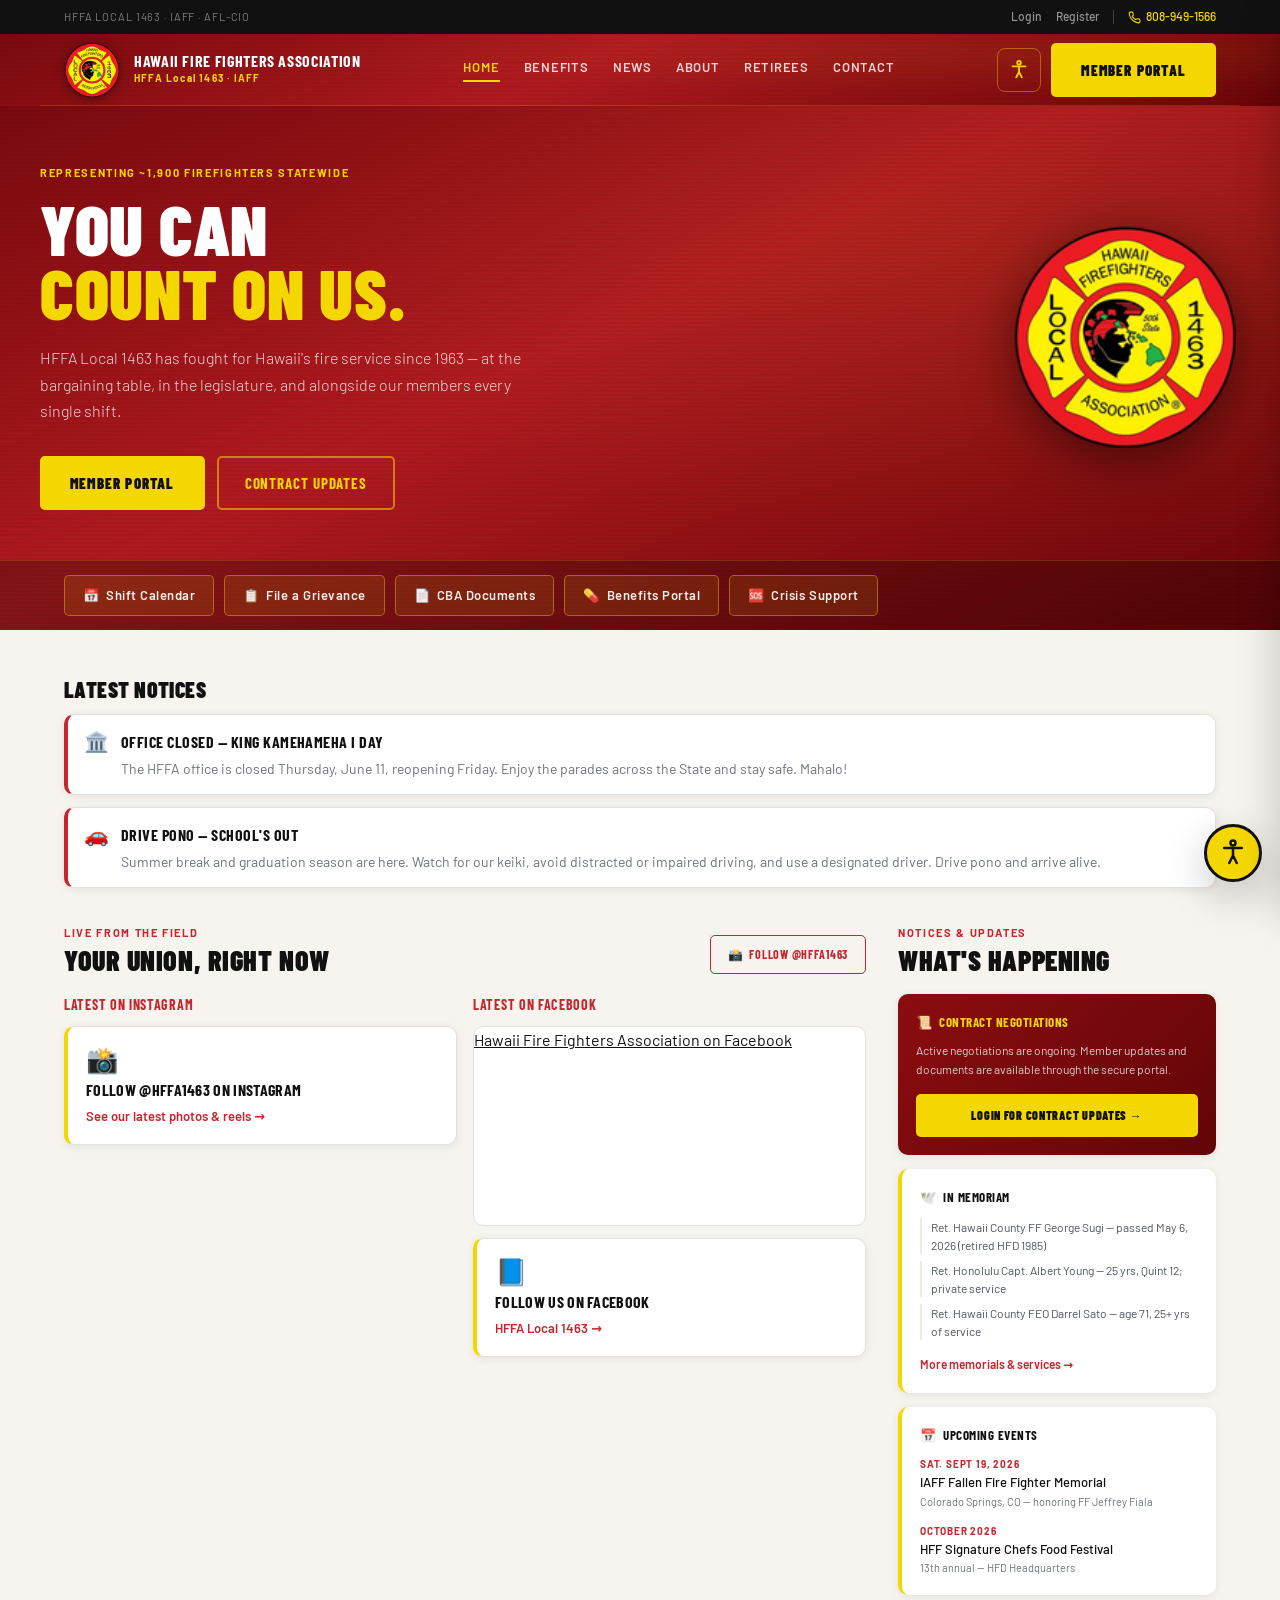
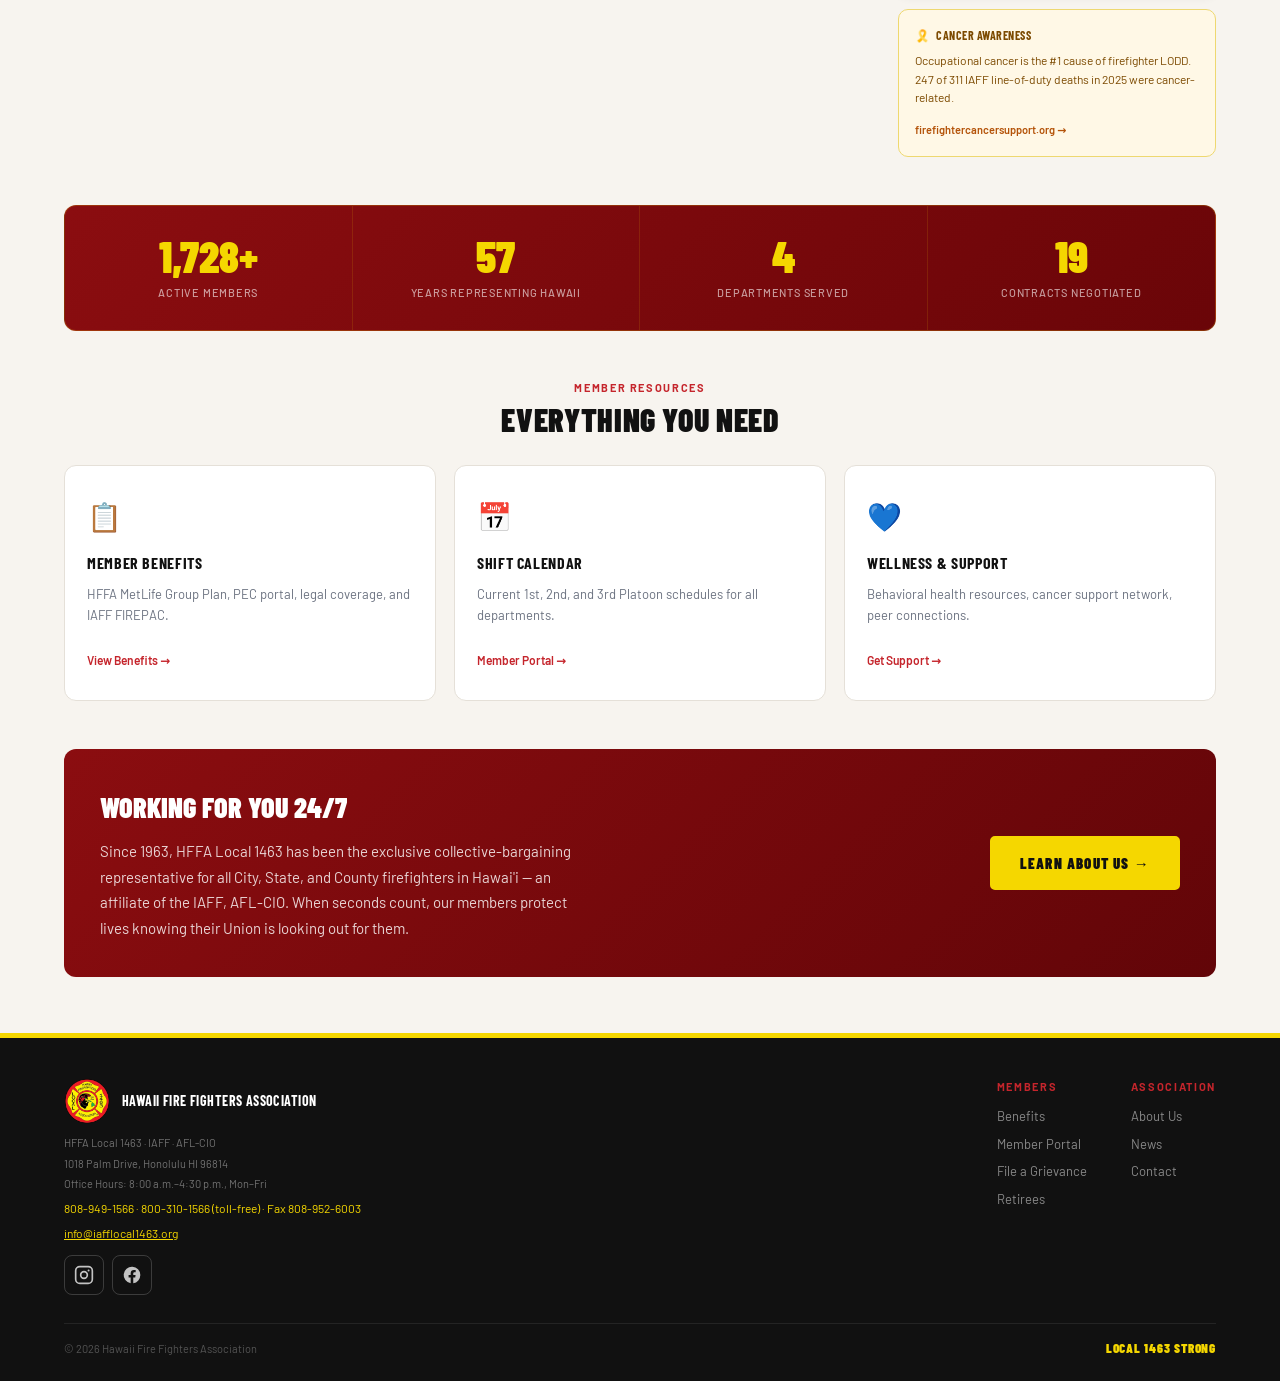
==== index.html @ b1be7e3f "Initial commit: HFFA Local 1463 site (6-page Netlify build)" ====
<!doctype html>
<html lang="en">
<head>
<meta charset="UTF-8" />
<meta name="viewport" content="width=device-width, initial-scale=1.0" />
<title>HFFA Local 1463 — Hawaii Fire Fighters Association</title>
<meta name="description" content="Hawaii Fire Fighters Association — HFFA Local 1463, IAFF/AFL-CIO. Representing ~1,900 firefighters statewide since 1963. You Can Count On Us." />
<meta name="theme-color" content="#7a0a0e" />
<link rel="preconnect" href="https://fonts.googleapis.com" />
<link rel="preconnect" href="https://fonts.gstatic.com" crossorigin />
<link href="https://fonts.googleapis.com/css2?family=Atkinson+Hyperlegible:ital,wght@0,400;0,700;1,400&family=Barlow+Condensed:wght@500;600;700;800;900&family=Barlow:wght@300;400;500;600;700&display=swap" rel="stylesheet" />
<link rel="stylesheet" href="styles.css" />
</head>
<body>
<a class="skip-link" href="#main">Skip to main content</a>
<svg width="0" height="0" style="position:absolute" aria-hidden="true" focusable="false"><defs><symbol id="i-phone" viewBox="0 0 24 24" fill="none" stroke="currentColor" stroke-width="2" stroke-linecap="round" stroke-linejoin="round"><path d="M22 16.9v3a2 2 0 0 1-2.2 2 19.8 19.8 0 0 1-8.6-3 19.5 19.5 0 0 1-6-6 19.8 19.8 0 0 1-3-8.6A2 2 0 0 1 4.1 2h3a2 2 0 0 1 2 1.7c.1.9.3 1.8.6 2.6a2 2 0 0 1-.5 2.1L8.1 9.9a16 16 0 0 0 6 6l1.5-1.1a2 2 0 0 1 2.1-.5c.8.3 1.7.5 2.6.6a2 2 0 0 1 1.7 2Z"/></symbol><symbol id="i-menu" viewBox="0 0 24 24" fill="none" stroke="currentColor" stroke-width="2.2" stroke-linecap="round"><path d="M4 6h16M4 12h16M4 18h16"/></symbol><symbol id="i-close" viewBox="0 0 24 24" fill="none" stroke="currentColor" stroke-width="2.2" stroke-linecap="round"><path d="M6 6l12 12M18 6 6 18"/></symbol><symbol id="i-a11y" viewBox="0 0 24 24" fill="none" stroke="currentColor" stroke-width="2" stroke-linecap="round" stroke-linejoin="round"><circle cx="12" cy="4" r="2"/><path d="M5 8h14M12 8v6m0 0-3 6m3-6 3 6"/></symbol><symbol id="i-fb" viewBox="0 0 24 24" fill="currentColor"><path d="M22 12a10 10 0 1 0-11.6 9.9v-7H7.9V12h2.5V9.8c0-2.5 1.5-3.9 3.8-3.9 1.1 0 2.2.2 2.2.2v2.5h-1.3c-1.2 0-1.6.8-1.6 1.6V12h2.8l-.4 2.9h-2.4v7A10 10 0 0 0 22 12Z"/></symbol><symbol id="i-ig" viewBox="0 0 24 24" fill="none" stroke="currentColor" stroke-width="2"><rect x="2" y="2" width="20" height="20" rx="5"/><circle cx="12" cy="12" r="4"/><circle cx="17.5" cy="6.5" r="1.2" fill="currentColor" stroke="none"/></symbol></defs></svg>
<div class="util"><div class="wrap"><span class="util-left">HFFA Local 1463 · IAFF · AFL-CIO</span><div class="util-right"><a href="contact.html#register" class="util-portal-only">Login</a><a href="contact.html#register" class="util-portal-only">Register</a><span class="util-div util-portal-only" aria-hidden="true"></span><a class="util-phone" href="tel:+18089491566"><svg aria-hidden="true"><use href="#i-phone"/></svg> 808-949-1566</a></div></div></div>
<header class="masthead-bar"><nav class="wrap topnav" aria-label="Primary"><a class="logo-link" href="index.html" aria-label="HFFA Local 1463 home"><img class="logo-badge" src="logo.png" alt="HFFA Local 1463 Maltese cross emblem" /><span class="logo-text"><strong>Hawaii Fire Fighters Association</strong><span>HFFA Local 1463 · IAFF</span></span></a><div class="nav-desktop"><a class="nav-link" href="index.html" aria-current="page">Home</a><a class="nav-link" href="benefits.html">Benefits</a><a class="nav-link" href="news.html">News</a><a class="nav-link" href="about.html">About</a><a class="nav-link" href="retirees.html">Retirees</a><a class="nav-link" href="contact.html">Contact</a></div><div class="nav-actions"><button type="button" class="icon-btn" id="a11yOpen" aria-label="Open accessibility settings" aria-haspopup="dialog"><svg aria-hidden="true"><use href="#i-a11y"/></svg></button><a class="btn btn-gold nav-desktop-cta" href="contact.html#register">Member Portal</a><button type="button" class="icon-btn nav-toggle" id="navToggle" aria-label="Open menu" aria-expanded="false" aria-controls="mobileNav"><svg aria-hidden="true"><use href="#i-menu"/></svg></button></div></nav></header>
<div class="mobile-overlay" id="mobileOverlay" hidden></div><nav class="mobile-nav" id="mobileNav" hidden aria-label="Mobile navigation"><div class="mn-head"><strong>HFFA 1463</strong><button type="button" class="icon-btn" id="navClose" aria-label="Close menu"><svg aria-hidden="true"><use href="#i-close"/></svg></button></div><a class="nav-link" href="index.html">Home</a><a class="nav-link" href="benefits.html">Benefits</a><a class="nav-link" href="news.html">News</a><a class="nav-link" href="about.html">About</a><a class="nav-link" href="retirees.html">Retirees</a><a class="nav-link" href="contact.html">Contact</a><a class="btn btn-gold" href="contact.html#register">Member Portal</a></nav>
<main id="main">
<div id="fb-root"></div>
<script async defer crossorigin="anonymous" src="https://connect.facebook.net/en_US/sdk.js#xfbml=1&version=v19.0"></script>
<div class="masthead">
  <section class="wrap hero" id="top" aria-labelledby="hero-h">
    <div class="hero-main">
      <span class="label">Representing ~1,900 firefighters statewide</span>
      <h1 id="hero-h">You Can <span class="gold">Count On Us.</span></h1>
      <p class="hero-lead">HFFA Local 1463 has fought for Hawaii's fire service since 1963 — at the bargaining table, in the legislature, and alongside our members every single shift.</p>
      <div class="hero-cta">
        <a class="btn btn-gold" href="contact.html#register">Member Portal</a>
        <a class="btn btn-ghost" href="news.html">Contract Updates</a>
      </div>
    </div>
    <div class="hero-logo-wrap" aria-hidden="true"><img class="hero-logo" src="logo.png" alt="" /></div>
  </section>
  <div class="quicklinks"><div class="wrap" aria-label="Quick links">
    <a class="quick-btn" href="contact.html#register"><span class="emoji" aria-hidden="true">📅</span> Shift Calendar</a>
    <a class="quick-btn" href="contact.html#register"><span class="emoji" aria-hidden="true">📋</span> File a Grievance</a>
    <a class="quick-btn" href="benefits.html"><span class="emoji" aria-hidden="true">📄</span> CBA Documents</a>
    <a class="quick-btn" href="benefits.html"><span class="emoji" aria-hidden="true">💊</span> Benefits Portal</a>
    <a class="quick-btn" href="news.html"><span class="emoji" aria-hidden="true">🆘</span> Crisis Support</a>
  </div></div>
</div>

<div class="wrap content">
  <section aria-labelledby="notices-h" style="margin-bottom:36px">
    <span class="red-bar" aria-hidden="true"></span>
    <h2 class="hl" id="notices-h" style="font-size:22px;margin-bottom:14px">Latest Notices</h2>
    <div class="notice-list">
      <div class="notice"><span class="emoji" aria-hidden="true">🏛️</span><div><b>Office Closed — King Kamehameha I Day</b><span>The HFFA office is closed Thursday, June 11, reopening Friday. Enjoy the parades across the State and stay safe. Mahalo!</span></div></div>
      <div class="notice"><span class="emoji" aria-hidden="true">🚗</span><div><b>Drive Pono — School's Out</b><span>Summer break and graduation season are here. Watch for our keiki, avoid distracted or impaired driving, and use a designated driver. Drive pono and arrive alive.</span></div></div>
    </div>
  </section>

  <div class="two-col">
    <section class="feed" id="feed" aria-labelledby="feed-h">
      <div class="feed-head">
        <div><span class="red-bar" aria-hidden="true"></span><span class="label">Live from the field</span><h2 class="hl" id="feed-h">Your Union, Right Now</h2></div>
        <a class="btn btn-outline-dark no-ul" href="https://www.instagram.com/hffa1463/" target="_blank" rel="noopener"><span class="emoji" aria-hidden="true">📸</span> Follow @hffa1463</a>
      </div>
      <div class="social-embeds">
        <div class="social-col">
          <h3 class="social-col-h">Latest on Instagram</h3>
          <div class="ig-embed" id="ig-feed">
            <!-- ===== BEHOLD INSTAGRAM WIDGET =====
                 Paste the two lines from your Behold.so dashboard between these markers
                 (then re-run: python build_site.py). They look like:
                 <script src="https://w.behold.so/widget.js" type="module"></script>
                 <behold-widget feed-id="YOUR_FEED_ID"></behold-widget>
            -->
            <a class="social-fallback" href="https://www.instagram.com/hffa1463/" target="_blank" rel="noopener">
              <span class="emoji" aria-hidden="true">📸</span>
              <b>Follow @hffa1463 on Instagram</b>
              <span>See our latest photos &amp; reels →</span>
            </a>
          </div>
        </div>
        <div class="social-col">
          <h3 class="social-col-h">Latest on Facebook</h3>
          <div class="fb-page" data-href="https://www.facebook.com/HFFA1463" data-tabs="timeline" data-width="500" data-height="640" data-small-header="true" data-adapt-container-width="true" data-hide-cover="false" data-show-facepile="true">
            <blockquote cite="https://www.facebook.com/HFFA1463" class="fb-xfbml-parse-ignore"><a href="https://www.facebook.com/HFFA1463">Hawaii Fire Fighters Association on Facebook</a></blockquote>
          </div>
          <a class="social-fallback" href="https://www.facebook.com/HFFA1463" target="_blank" rel="noopener" style="margin-top:12px">
            <span class="emoji" aria-hidden="true">📘</span>
            <b>Follow us on Facebook</b>
            <span>HFFA Local 1463 →</span>
          </a>
        </div>
      </div>
    </section>

    <aside class="sidebar" id="sidebar" aria-labelledby="side-h">
      <div class="sidebar-head"><span class="red-bar" aria-hidden="true"></span><span class="label">Notices &amp; Updates</span><h2 class="hl" id="side-h">What's Happening</h2></div>
      <div class="contract-card">
        <h3><span class="emoji" aria-hidden="true">📜</span> Contract Negotiations</h3>
        <p>Active negotiations are ongoing. Member updates and documents are available through the secure portal.</p>
        <a class="btn btn-gold" href="contact.html#register">Login for Contract Updates →</a>
      </div>
      <div class="notice-card">
        <h3><span class="emoji" aria-hidden="true">🕊️</span> In Memoriam</h3>
        <p class="mem-item">Ret. Hawaii County FF George Sugi — passed May 6, 2026 (retired HFD 1985)</p>
        <p class="mem-item">Ret. Honolulu Capt. Albert Young — 25 yrs, Quint 12; private service</p>
        <p class="mem-item">Ret. Hawaii County FEO Darrel Sato — age 71, 25+ yrs of service</p>
        <a class="card-link" href="news.html">More memorials &amp; services →</a>
      </div>
      <div class="notice-card">
        <h3><span class="emoji" aria-hidden="true">📅</span> Upcoming Events</h3>
        <div class="event"><div class="event-date">Sat. Sept 19, 2026</div><div class="event-name">IAFF Fallen Fire Fighter Memorial</div><div class="event-loc">Colorado Springs, CO — honoring FF Jeffrey Fiala</div></div>
        <div class="event"><div class="event-date">October 2026</div><div class="event-name">HFF Signature Chefs Food Festival</div><div class="event-loc">13th annual — HFD Headquarters</div></div>
      </div>
      <div class="cancer-card">
        <h3><span class="emoji" aria-hidden="true">🎗️</span> Cancer Awareness</h3>
        <p>Occupational cancer is the #1 cause of firefighter LODD. 247 of 311 IAFF line-of-duty deaths in 2025 were cancer-related.</p>
        <a href="https://www.firefightercancersupport.org/request-assistance" target="_blank" rel="noopener">firefightercancersupport.org →</a>
      </div>
    </aside>
  </div>

  <section class="stats" aria-label="HFFA by the numbers">
    <div class="stat"><div class="stat-num"><span class="count" data-target="1900" data-suffix="+">0</span></div><div class="stat-label">Active Members</div></div>
    <div class="stat"><div class="stat-num"><span class="count" data-target="63">0</span></div><div class="stat-label">Years Representing Hawaii</div></div>
    <div class="stat"><div class="stat-num"><span class="count" data-target="5">0</span></div><div class="stat-label">Departments Served</div></div>
    <div class="stat"><div class="stat-num"><span class="count" data-target="21">0</span></div><div class="stat-label">Contracts Negotiated</div></div>
  </section>

  <section aria-labelledby="res-h">
    <div class="res-head"><span class="label">Member Resources</span><h2 class="hl" id="res-h">Everything You Need</h2></div>
    <div class="res-grid">
      <a class="res-card" href="benefits.html"><div class="res-ico" aria-hidden="true">📋</div><h3>Member Benefits</h3><p>HFFA MetLife Group Plan, PEC portal, legal coverage, and IAFF FIREPAC.</p><span class="card-link">View Benefits →</span></a>
      <a class="res-card" href="contact.html#register"><div class="res-ico" aria-hidden="true">📅</div><h3>Shift Calendar</h3><p>Current 1st, 2nd, and 3rd Platoon schedules for all departments.</p><span class="card-link">Member Portal →</span></a>
      <a class="res-card" href="news.html"><div class="res-ico" aria-hidden="true">💙</div><h3>Wellness &amp; Support</h3><p>Behavioral health resources, cancer support network, peer connections.</p><span class="card-link">Get Support →</span></a>
    </div>
  </section>

  <section class="about-band" aria-labelledby="about-teaser-h" style="margin-top:48px">
    <div class="about-copy">
      <h2 id="about-teaser-h">Working For You 24/7</h2>
      <p>Since 1963, HFFA Local 1463 has been the exclusive collective-bargaining representative for all City, State, and County firefighters in Hawai'i — an affiliate of the IAFF, AFL-CIO. When seconds count, our members protect lives knowing their Union is looking out for them.</p>
    </div>
    <a class="btn btn-gold" href="about.html">Learn About Us →</a>
  </section>
</div>
</main>
<footer id="footer"><div class="wrap"><div class="footer-top"><div class="footer-brand"><div class="logo-row"><img src="logo.png" alt="HFFA Local 1463" /><strong>Hawaii Fire Fighters Association</strong></div><div class="meta">HFFA Local 1463 · IAFF · AFL-CIO</div><div class="meta">1018 Palm Drive, Honolulu HI 96814</div><div class="meta">Office Hours: 8:00 a.m.–4:30 p.m., Mon–Fri</div><div class="phone">808-949-1566 · 800-310-1566 (toll-free) · Fax 808-952-6003</div><div class="phone"><a href="mailto:info@iafflocal1463.org" style="color:var(--gold)">info@iafflocal1463.org</a></div><div class="social-row" aria-label="HFFA on social media"><a href="https://www.instagram.com/hffa1463/" target="_blank" rel="noopener" aria-label="HFFA on Instagram"><svg aria-hidden="true"><use href="#i-ig"/></svg></a><a href="https://www.facebook.com/HFFA1463" target="_blank" rel="noopener" aria-label="HFFA on Facebook"><svg aria-hidden="true"><use href="#i-fb"/></svg></a></div></div><div class="footer-cols"><div class="footer-col"><span class="label">Members</span><a href="benefits.html">Benefits</a><a href="contact.html#register">Member Portal</a><a href="contact.html">File a Grievance</a><a href="retirees.html">Retirees</a></div><div class="footer-col"><span class="label">Association</span><a href="about.html">About Us</a><a href="news.html">News</a><a href="contact.html">Contact</a></div></div></div><div class="footer-bottom"><span class="copy">© <span id="yr">2026</span> Hawaii Fire Fighters Association</span><span class="strong-tag">Local 1463 Strong</span></div></div></footer>

<button type="button" class="a11y-fab" id="a11yFab" aria-label="Open accessibility settings" aria-haspopup="dialog" aria-controls="a11yPanel"><svg aria-hidden="true"><use href="#i-a11y"/></svg></button>
<div class="a11y-overlay" id="a11yOverlay"></div>
<div class="a11y-panel" id="a11yPanel" role="dialog" aria-modal="true" aria-labelledby="a11yTitle" hidden>
  <div class="a11y-header">
    <h2 id="a11yTitle"><svg aria-hidden="true"><use href="#i-a11y"/></svg> Accessibility</h2>
    <button type="button" class="a11y-close" id="a11yClose" aria-label="Close accessibility settings"><svg aria-hidden="true"><use href="#i-close"/></svg></button>
  </div>
  <div class="a11y-body">
    <div class="a11y-group">
      <h3>Text Size</h3>
      <div class="seg" role="group" aria-label="Text size">
        <button type="button" class="s1 textsize" data-size="100" aria-pressed="true">A</button>
        <button type="button" class="s2 textsize" data-size="112" aria-pressed="false">A</button>
        <button type="button" class="s3 textsize" data-size="125" aria-pressed="false">A</button>
        <button type="button" class="s4 textsize" data-size="140" aria-pressed="false">A</button>
      </div>
    </div>
    <div class="a11y-group">
      <h3>Display &amp; Reading</h3>
      <div class="toggle-row"><span class="toggle-label"><b>High contrast</b><span>Maximum contrast colors</span></span>
        <label class="switch"><input type="checkbox" id="tHc" aria-label="High contrast mode"><span class="track" aria-hidden="true"></span><span class="thumb" aria-hidden="true"></span></label></div>
      <div class="toggle-row"><span class="toggle-label"><b>Readable font</b><span>Atkinson Hyperlegible + spacing</span></span>
        <label class="switch"><input type="checkbox" id="tReadable" aria-label="Readable font"><span class="track" aria-hidden="true"></span><span class="thumb" aria-hidden="true"></span></label></div>
      <div class="toggle-row"><span class="toggle-label"><b>Reduce motion</b><span>Pause animations &amp; transitions</span></span>
        <label class="switch"><input type="checkbox" id="tMotion" aria-label="Reduce motion"><span class="track" aria-hidden="true"></span><span class="thumb" aria-hidden="true"></span></label></div>
      <div class="toggle-row"><span class="toggle-label"><b>Underline links</b><span>Underline every hyperlink</span></span>
        <label class="switch"><input type="checkbox" id="tUnderline" aria-label="Underline links"><span class="track" aria-hidden="true"></span><span class="thumb" aria-hidden="true"></span></label></div>
    </div>
  </div>
  <div class="a11y-footer">
    <button type="button" class="a11y-reset" id="a11yReset">Reset all</button>
    <button type="button" class="a11y-done" id="a11yDone">Done</button>
  </div>
</div>
<div aria-live="polite" aria-atomic="true" class="sr-only" id="liveRegion"></div>
<script src="site.js" defer></script>
</body>
</html>
---- styles.css ----
/* ============================================================
   HFFA LOCAL 1463 — Crimson / Gold design system (shared)
============================================================ */
:root {
  --hero1:#7a0a0e; --hero2:#b01a20; --hero3:#6a0508;
  --card1:#8b0d10; --card2:#620508;
  --gold:#F5D700; --gold-hi:#FFE630; --gold-deep:#b8a000;
  --red:#C5252C; --red-lite:#e84040;
  --dark:#111; --parchment:#f7f4ef; --line:#e5e0d8;
  --ink:#374151; --ink-soft:#6b7280; --ink-mute:#9ca3af;
  --font-head:"Barlow Condensed","Arial Narrow",sans-serif;
  --font-body:"Barlow",system-ui,sans-serif;
  --maxw:1200px; --speed:200ms; --focus:#0a66ff;
  --shadow-sm:0 2px 10px rgba(0,0,0,.08);
  --shadow-md:0 8px 24px rgba(0,0,0,.12);
  --shadow-lg:0 14px 40px rgba(0,0,0,.22);
}
/* --- accessibility overrides --- */
html.hc {
  --hero1:#000; --hero2:#000; --hero3:#000; --card1:#000; --card2:#000;
  --gold:#ffe600; --red:#ff2020; --dark:#000; --parchment:#fff;
  --line:#000; --ink:#000; --ink-soft:#000; --ink-mute:#000;
  --shadow-sm:none; --shadow-md:none; --shadow-lg:none;
}
html.hc *, html.hc *::before, html.hc *::after { border-color:currentColor !important; }
html.readable, html.readable body { --font-head:"Atkinson Hyperlegible",sans-serif; --font-body:"Atkinson Hyperlegible",sans-serif; letter-spacing:.01em; line-height:1.85; }
html.reduce *, html.reduce *::before, html.reduce *::after { animation-duration:.001ms !important; transition-duration:.001ms !important; scroll-behavior:auto !important; }
@media (prefers-reduced-motion: reduce) { *, *::before, *::after { animation-duration:.001ms !important; transition-duration:.001ms !important; } }
html.underline a:not(.btn):not(.logo-link):not(.no-ul) { text-decoration:underline; text-underline-offset:3px; }

*, *::before, *::after { box-sizing:border-box; margin:0; padding:0; }
html { scroll-behavior:smooth; -webkit-text-size-adjust:100%; }
body { font-family:var(--font-body); background:var(--parchment); color:var(--dark); line-height:1.6; -webkit-font-smoothing:antialiased; font-size:16px; }
img,svg { max-width:100%; display:block; }
a { color:inherit; }

.hl    { font-family:var(--font-head); font-weight:900; text-transform:uppercase; letter-spacing:.02em; line-height:1; }
.hl-sm { font-family:var(--font-head); font-weight:700; text-transform:uppercase; letter-spacing:.04em; line-height:1.1; }
.label { font-family:var(--font-body); font-weight:700; font-size:11px; letter-spacing:.15em; text-transform:uppercase; color:var(--red); }
.red-bar { height:3px; width:48px; background:linear-gradient(90deg,var(--red),var(--red-lite)); margin-bottom:9px; border-radius:2px; }

/* a11y primitives */
.sr-only { position:absolute;width:1px;height:1px;padding:0;margin:-1px;overflow:hidden;clip:rect(0 0 0 0);white-space:nowrap;border:0; }
.skip-link { position:fixed;top:-120px;left:16px;z-index:2000;background:var(--gold);color:var(--dark);font-family:var(--font-head);font-weight:800;font-size:1.05rem;text-transform:uppercase;letter-spacing:.05em;padding:14px 22px;border-radius:0 0 12px 12px;box-shadow:var(--shadow-md);transition:top var(--speed) ease; }
.skip-link:focus { top:0; }
:where(a,button,input,select,textarea,[tabindex]):focus-visible { outline:3px solid var(--focus); outline-offset:3px; border-radius:4px; }
.wrap { max-width:var(--maxw); margin-inline:auto; padding-inline:24px; }

/* Buttons */
.btn { display:inline-flex;align-items:center;justify-content:center;gap:.5em;cursor:pointer;text-decoration:none;font-family:var(--font-head);text-transform:uppercase;border:2px solid transparent;transition:all var(--speed) ease; }
.btn-gold { background:var(--gold);color:var(--dark);border-color:var(--gold);padding:13px 28px;border-radius:5px;font-weight:900;font-size:15px;letter-spacing:.08em; }
.btn-gold:hover { background:var(--gold-hi);border-color:var(--gold-hi);transform:translateY(-1px);box-shadow:0 4px 16px rgba(245,215,0,.35); }
.btn-ghost { background:transparent;color:var(--gold);border:2px solid rgba(245,215,0,.55);padding:12px 26px;border-radius:5px;font-weight:700;font-size:15px;letter-spacing:.06em; }
.btn-ghost:hover { border-color:var(--gold);background:rgba(245,215,0,.12); }
.btn-outline-dark { background:transparent;border:1.5px solid var(--red);color:var(--red);padding:9px 17px;border-radius:5px;font-weight:700;font-size:12px;letter-spacing:.06em; }
.btn-outline-dark:hover { background:var(--red);color:#fff; }
.btn-red { background:var(--red);color:#fff;border-color:var(--red);padding:13px 28px;border-radius:5px;font-weight:900;font-size:15px;letter-spacing:.06em; }
.btn-red:hover { background:#8b0d10;border-color:#8b0d10; }
.btn svg { width:1.1em;height:1.1em;flex:none; }

/* Utility bar */
.util { background:var(--dark);color:rgba(255,255,255,.55); }
.util .wrap { display:flex;align-items:center;justify-content:space-between;gap:12px;min-height:34px;flex-wrap:wrap; }
.util-left { font-size:11px;letter-spacing:.08em;text-transform:uppercase;color:rgba(255,255,255,.45); }
.util-right { display:flex;align-items:center;gap:14px; }
.util-right a { color:rgba(255,255,255,.55);text-decoration:none;font-size:12px;font-weight:500; }
.util-right a:hover { color:var(--gold); }
.util-div { width:1px;height:14px;background:rgba(255,255,255,.2); }
.util-phone { color:var(--gold)!important;font-weight:600;display:inline-flex;align-items:center;gap:.4em; }
.util-phone svg { width:13px;height:13px; }

/* Header / hero — .masthead (home hero band) + .masthead-bar (nav strip on every page) */
.masthead, .masthead-bar { position:relative;overflow:hidden;background:linear-gradient(155deg,var(--hero1) 0%,var(--hero2) 45%,var(--hero3) 100%); isolation:isolate; }
.masthead::before, .masthead-bar::before { content:"";position:absolute;inset:0;background:radial-gradient(ellipse at 80% 30%,rgba(245,215,0,.06) 0%,transparent 55%);pointer-events:none;z-index:0; }
.masthead::after, .masthead-bar::after { content:"";position:absolute;inset:0;background-image:repeating-linear-gradient(0deg,transparent,transparent 2px,rgba(0,0,0,.04) 2px,rgba(0,0,0,.04) 4px);pointer-events:none;z-index:0; }
.masthead > *, .masthead-bar > * { position:relative;z-index:1; }

.topnav { display:flex;align-items:center;justify-content:space-between;gap:16px;min-height:72px;border-bottom:1px solid rgba(245,215,0,.16); }
.logo-link { display:inline-flex;align-items:center;gap:14px;text-decoration:none; }
.logo-badge { width:56px;height:56px;flex:none;object-fit:contain;filter:drop-shadow(0 2px 6px rgba(0,0,0,.45)); }
.logo-text strong { display:block;font-family:var(--font-head);font-weight:700;text-transform:uppercase;letter-spacing:.04em;font-size:16px;color:#fff;line-height:1.05; }
.logo-text span { display:block;font-size:10px;color:var(--gold);font-weight:700;letter-spacing:.12em; }
.nav-desktop { display:flex;gap:24px;align-items:center; }
.nav-link { color:rgba(255,255,255,.82);font-family:var(--font-body);font-weight:600;font-size:13px;letter-spacing:.06em;text-transform:uppercase;text-decoration:none;padding-bottom:3px;border-bottom:2px solid transparent;transition:all var(--speed) ease; }
.nav-link:hover, .nav-link[aria-current="page"] { color:var(--gold);border-bottom-color:var(--gold); }
.nav-actions { display:flex;align-items:center;gap:10px; }
.nav-desktop-cta { }
.icon-btn { width:44px;height:44px;border-radius:8px;border:1.5px solid rgba(245,215,0,.4);background:transparent;color:var(--gold);display:grid;place-items:center;cursor:pointer;transition:all var(--speed) ease; }
.icon-btn:hover { background:rgba(245,215,0,.12);border-color:var(--gold); }
.icon-btn svg { width:22px;height:22px; }
.nav-toggle { display:none; }

.hero { display:flex;align-items:center;gap:48px;padding:58px 0 50px; }
.hero-main { flex:1;min-width:0; }
.hero .label { color:var(--gold);margin-bottom:14px;display:block; }
.hero h1 { font-family:var(--font-head);font-weight:900;text-transform:uppercase;letter-spacing:.01em;font-size:clamp(46px,5.5vw,72px);color:#fff;line-height:.92;margin-bottom:20px; }
.hero h1 .gold { color:var(--gold);display:block; }
.hero-lead { font-size:16px;color:rgba(255,255,255,.82);max-width:490px;margin-bottom:32px;line-height:1.65;font-weight:300; }
.hero-cta { display:flex;gap:12px;flex-wrap:wrap; }
.hero-logo-wrap { flex:none; }
.hero-logo { width:clamp(190px,20vw,230px);height:clamp(190px,20vw,230px);object-fit:contain;filter:drop-shadow(0 10px 26px rgba(0,0,0,.5)); }

.quicklinks { border-top:1px solid rgba(245,215,0,.16);background:rgba(0,0,0,.25); }
.quicklinks .wrap { display:flex;gap:10px;flex-wrap:wrap;padding-block:14px; }
.quick-btn { display:inline-flex;align-items:center;gap:.5em;background:rgba(245,215,0,.1);border:1px solid rgba(245,215,0,.4);color:rgba(255,255,255,.92);padding:9px 18px;border-radius:5px;font-family:var(--font-body);font-weight:600;font-size:13px;letter-spacing:.04em;text-decoration:none;cursor:pointer;white-space:nowrap;transition:all var(--speed) ease; }
.quick-btn:hover { background:rgba(245,215,0,.22);border-color:var(--gold);color:var(--gold); }
.emoji { font-style:normal; }

/* Main two-col */
.content { padding-block:48px; }
.two-col { display:flex;gap:32px;align-items:flex-start; }
.feed { flex:1 1 0;min-width:0; }
.sidebar { flex:0 0 318px; }

.feed-head { display:flex;justify-content:space-between;align-items:flex-end;margin-bottom:20px;gap:16px;flex-wrap:wrap; }
.feed-head h2, .sidebar-head h2 { font-size:28px;color:var(--dark); }
.feed-head .label, .sidebar-head .label { margin-bottom:4px;display:block; }
.sidebar-head { margin-bottom:20px; }

/* filter pills */
.filters { display:flex;gap:7px;margin-bottom:18px;flex-wrap:wrap; }
.filter-btn { padding:6px 15px;border-radius:20px;border:1.5px solid #d5d0c8;background:transparent;color:#6b6b6b;font-family:var(--font-body);font-size:11px;font-weight:700;letter-spacing:.06em;text-transform:uppercase;cursor:pointer;transition:all var(--speed) ease; }
.filter-btn:hover { border-color:var(--red);color:var(--red); }
.filter-btn[aria-pressed="true"] { background:var(--red);border-color:var(--red);color:#fff; }

/* posts */
.post-grid { display:grid;grid-template-columns:repeat(2,1fr);gap:14px; }
.post-card { border:1px solid var(--line);border-radius:10px;overflow:hidden;background:#fff;text-decoration:none;color:inherit;display:flex;flex-direction:column;transition:transform var(--speed) ease,box-shadow var(--speed) ease; }
.post-card:hover { transform:translateY(-3px);box-shadow:var(--shadow-md); }
.post-card.feat { grid-column:span 2; }
.post-visual { height:150px;display:flex;flex-direction:column;justify-content:space-between;padding:14px; }
.post-card.feat .post-visual { height:200px; }
.post-visual-top { display:flex;justify-content:space-between;align-items:flex-start; }
.post-tag { color:#fff;padding:3px 9px;border-radius:4px;font-family:var(--font-body);font-size:10px;font-weight:700;letter-spacing:.07em;text-transform:uppercase; }
.post-plat { background:rgba(255,255,255,.14);color:#fff;padding:2px 8px;border-radius:4px;font-size:10px;font-weight:700;display:inline-flex;gap:.3em;align-items:center; }
.post-emoji { font-size:28px;line-height:1; }
.post-card.feat .post-emoji { font-size:34px; }
.post-body { padding:14px; }
.post-text { font-size:12.5px;color:var(--ink);line-height:1.58;margin-bottom:10px; }
.post-meta { display:flex;justify-content:space-between;align-items:center; }
.post-time { font-size:11px;color:var(--ink-mute); }
.post-stats { font-size:11px;color:var(--ink-soft);font-weight:500; }
.feed-more { margin-top:16px;width:100%;background:transparent;border:1.5px solid #d5d0c8;color:var(--ink);padding:11px;border-radius:7px;font-family:var(--font-head);font-weight:700;font-size:13px;letter-spacing:.07em;text-transform:uppercase;cursor:pointer;transition:all var(--speed) ease; }
.feed-more:hover { border-color:var(--red);color:var(--red); }

/* sidebar cards */
.notice-card { background:#fff;border-radius:10px;padding:18px;border-left:4px solid var(--gold);margin-bottom:14px;box-shadow:var(--shadow-sm); }
.notice-card h3 { font-family:var(--font-head);font-weight:700;font-size:13px;letter-spacing:.04em;text-transform:uppercase;color:var(--dark);margin-bottom:10px;display:flex;align-items:center;gap:.5em; }
.contract-card { border-radius:10px;padding:18px;margin-bottom:14px;background:linear-gradient(135deg,var(--card1) 0%,var(--card2) 100%);box-shadow:var(--shadow-sm); }
.contract-card h3 { font-family:var(--font-head);font-weight:700;font-size:13px;letter-spacing:.04em;text-transform:uppercase;color:var(--gold);margin-bottom:8px;display:flex;align-items:center;gap:.5em; }
.contract-card p { font-size:12px;color:rgba(255,255,255,.78);line-height:1.62;margin-bottom:14px; }
.contract-card .btn-gold { width:100%;padding:10px;font-size:12px;letter-spacing:.06em; }
.mem-item { font-size:12px;color:#4b5563;margin-bottom:7px;line-height:1.5;padding-left:9px;border-left:2px solid #f0ebe2; }
.card-link { font-size:12px;color:var(--red);font-weight:600;text-decoration:none;display:inline-block;margin-top:8px; }
.card-link:hover { text-decoration:underline; }
.event { margin-bottom:12px; }
.event:last-child { margin-bottom:0; }
.event-date { font-size:10px;font-weight:700;color:var(--red);letter-spacing:.08em;text-transform:uppercase; }
.event-name { font-size:13px;color:var(--dark);font-weight:500; }
.event-loc { font-size:11px;color:var(--ink-soft); }
.cancer-card { background:#fff8e6;border:1px solid #eed870;border-radius:10px;padding:16px; }
.cancer-card h3 { font-family:var(--font-head);font-weight:700;font-size:12px;letter-spacing:.04em;text-transform:uppercase;color:#7c4a00;margin-bottom:6px;display:flex;align-items:center;gap:.5em; }
.cancer-card p { font-size:12px;color:#7c4a00;line-height:1.55;margin-bottom:8px; }
.cancer-card a { font-size:11px;color:#b45309;font-weight:600;text-decoration:none; }
.cancer-card a:hover { text-decoration:underline; }

/* stats strip */
.stats { display:grid;grid-template-columns:repeat(4,1fr);background:linear-gradient(135deg,var(--card1) 0%,var(--hero3) 100%);border:1px solid rgba(245,215,0,.2);border-radius:12px;margin:48px 0;overflow:hidden; }
.stat { padding:28px 20px;text-align:center;border-right:1px solid rgba(245,215,0,.12); }
.stat:last-child { border-right:0; }
.stat-num { font-family:var(--font-head);font-weight:900;font-size:44px;color:var(--gold);line-height:1; }
.stat-label { font-size:11px;color:rgba(255,255,255,.6);font-weight:500;letter-spacing:.07em;text-transform:uppercase;margin-top:6px; }

/* resources */
.res-head { text-align:center;margin-bottom:30px; }
.res-head .label { display:block;margin-bottom:6px; }
.res-head h2 { font-size:32px;color:var(--dark); }
.res-grid { display:grid;grid-template-columns:repeat(3,1fr);gap:18px; }
.res-card { background:#fff;border:1px solid var(--line);border-radius:12px;padding:28px 22px;text-decoration:none;color:inherit;cursor:pointer;transition:all var(--speed) ease;display:block; }
.res-card:hover { border-color:var(--red);box-shadow:var(--shadow-md);transform:translateY(-2px); }
.res-ico { font-size:28px;margin-bottom:12px; }
.res-card h3 { font-family:var(--font-head);font-weight:700;font-size:16px;letter-spacing:.04em;text-transform:uppercase;color:var(--dark);margin-bottom:8px; }
.res-card p { font-size:13px;color:var(--ink-soft);line-height:1.65;margin-bottom:16px; }

/* ===== Live social embeds (home) ===== */
.social-embeds { display:grid; grid-template-columns:1fr 1fr; gap:16px; }
.social-col { min-width:0; }
.social-col-h { font-family:var(--font-head); font-weight:700; text-transform:uppercase; font-size:14px; letter-spacing:.05em; color:var(--red); margin-bottom:10px; }
.ig-embed { min-width:0; }
.fb-page { border:1px solid var(--line); border-radius:10px; overflow:hidden; background:#fff; min-height:200px; max-width:100%; }
.fb-page span, .fb-page iframe { max-width:100% !important; }
.social-fallback { display:flex; flex-direction:column; gap:3px; background:#fff; border:1px solid var(--line); border-left:4px solid var(--gold); border-radius:10px; padding:18px; text-decoration:none; color:var(--ink); box-shadow:var(--shadow-sm); transition:border-color var(--speed) ease, box-shadow var(--speed) ease, transform var(--speed) ease; }
.social-fallback:hover { border-color:var(--red); box-shadow:var(--shadow-md); transform:translateY(-2px); }
.social-fallback .emoji { font-size:26px; line-height:1.1; }
.social-fallback b { font-family:var(--font-head); text-transform:uppercase; color:var(--dark); font-size:16px; letter-spacing:.02em; }
.social-fallback span:last-child { font-size:13px; color:var(--red); font-weight:600; }

/* footer social icons */
.social-row { display:flex; gap:8px; margin-top:12px; }
.social-row a { width:40px; height:40px; border-radius:8px; border:1px solid rgba(255,255,255,.18); display:grid; place-items:center; color:rgba(255,255,255,.75); transition:border-color var(--speed) ease, color var(--speed) ease; }
.social-row a:hover { border-color:var(--gold); color:var(--gold); }
.social-row a svg { width:20px; height:20px; }

/* About teaser band */
.about-band { background:linear-gradient(135deg,var(--card1),var(--card2)); border-radius:12px; padding:36px; margin:0 0 8px; color:#fff; display:flex; gap:28px; align-items:center; flex-wrap:wrap; }
.about-band .about-copy { flex:1 1 360px; }
.about-band h2 { font-family:var(--font-head); font-weight:900; text-transform:uppercase; font-size:28px; color:#fff; margin-bottom:10px; }
.about-band p { color:rgba(255,255,255,.82); font-size:15px; line-height:1.7; max-width:60ch; }

/* footer */
footer { background:var(--dark);color:rgba(255,255,255,.6);padding:40px 0 22px;border-top:5px solid var(--gold); }
.footer-top { display:flex;justify-content:space-between;flex-wrap:wrap;gap:28px;margin-bottom:28px; }
.footer-brand .logo-row { display:flex;align-items:center;gap:12px;margin-bottom:10px; }
.footer-brand .logo-row img { width:46px;height:46px;object-fit:contain; }
.footer-brand .logo-row strong { font-family:var(--font-head);font-weight:700;font-size:14px;color:#fff;text-transform:uppercase;letter-spacing:.03em;line-height:1.2; }
.footer-brand .meta { font-size:11px;color:rgba(255,255,255,.4);margin-bottom:3px; }
.footer-brand .phone { font-size:12px;color:var(--gold);margin-top:6px; }
.footer-cols { display:flex;gap:44px;flex-wrap:wrap; }
.footer-col .label { display:block;margin-bottom:10px;color:var(--red); }
.footer-col a { display:block;font-size:13px;color:rgba(255,255,255,.5);text-decoration:none;margin-bottom:7px;transition:color var(--speed) ease; }
.footer-col a:hover { color:var(--gold); }
.footer-bottom { border-top:1px solid rgba(255,255,255,.08);padding-top:14px;display:flex;justify-content:space-between;align-items:center;gap:12px;flex-wrap:wrap; }
.footer-bottom .copy { font-size:11px;color:rgba(255,255,255,.28); }
.footer-bottom .strong-tag { font-family:var(--font-head);font-weight:900;font-size:13px;color:var(--gold);letter-spacing:.06em;text-transform:uppercase; }

/* ===== Sub-page hero ===== */
.page-hero { background:linear-gradient(155deg,var(--hero1),var(--hero3)); color:#fff; padding:46px 0 40px; position:relative; overflow:hidden; isolation:isolate; }
.page-hero::after { content:"";position:absolute;inset:0;background-image:repeating-linear-gradient(0deg,transparent,transparent 2px,rgba(0,0,0,.04) 2px,rgba(0,0,0,.04) 4px);pointer-events:none;z-index:0; }
.page-hero .wrap { position:relative; z-index:1; }
.page-hero .label { color:var(--gold); }
.page-hero h1 { font-family:var(--font-head); font-weight:900; text-transform:uppercase; font-size:clamp(34px,5vw,56px); line-height:.96; margin-top:8px; color:#fff; }
.page-hero p { color:rgba(255,255,255,.85); max-width:62ch; margin-top:12px; font-size:16px; }

/* ===== Prose / content ===== */
.prose { max-width:780px; }
.prose h2 { font-family:var(--font-head); font-weight:900; text-transform:uppercase; color:var(--dark); font-size:26px; margin:34px 0 12px; }
.prose h2:first-child { margin-top:0; }
.prose h3 { font-family:var(--font-head); font-weight:700; text-transform:uppercase; color:var(--red); font-size:18px; margin:24px 0 8px; letter-spacing:.03em; }
.prose p { color:var(--ink); margin:10px 0; line-height:1.7; }
.prose ul { margin:10px 0 10px 22px; color:var(--ink); line-height:1.7; }
.prose li { margin:5px 0; }
.prose a { color:var(--red); font-weight:600; }
.prose a:hover { text-decoration:underline; }
.prose strong { color:var(--dark); }

/* card grid for content sections */
.info-grid { display:grid; grid-template-columns:repeat(auto-fit,minmax(250px,1fr)); gap:18px; margin:20px 0; }
.info-card { background:#fff; border:1px solid var(--line); border-left:4px solid var(--gold); border-radius:10px; padding:20px; box-shadow:var(--shadow-sm); }
.info-card h3 { font-family:var(--font-head); font-weight:700; text-transform:uppercase; color:var(--dark); font-size:16px; margin:0 0 8px; }
.info-card p { font-size:14px; color:var(--ink-soft); line-height:1.6; }

/* callouts */
.callout { border-radius:10px; padding:18px 20px; margin:18px 0; }
.callout h3 { font-family:var(--font-head); font-weight:800; text-transform:uppercase; font-size:16px; margin-bottom:6px; letter-spacing:.03em; }
.callout p { margin:6px 0; line-height:1.6; font-size:14px; }
.callout-gold { background:#fff8e6; border:1px solid #eed870; color:#7c4a00; }
.callout-gold a { color:#b45309; font-weight:600; }
.callout-red { background:linear-gradient(135deg,var(--card1),var(--card2)); color:#fff; }
.callout-red h3 { color:var(--gold); }
.callout-red p { color:rgba(255,255,255,.85); }
.callout-red a { color:var(--gold); font-weight:600; }
.disclaimer { font-size:12px; color:var(--ink-mute); margin-top:18px; font-style:italic; }

/* ===== Notices (home) ===== */
.notice-list { display:grid; gap:12px; margin:0 0 8px; }
.notice { display:flex; gap:12px; align-items:flex-start; background:#fff; border:1px solid var(--line); border-left:4px solid var(--red); border-radius:10px; padding:14px 16px; box-shadow:var(--shadow-sm); }
.notice .emoji { font-size:20px; line-height:1.2; }
.notice b { display:block; font-family:var(--font-head); text-transform:uppercase; letter-spacing:.03em; color:var(--dark); }
.notice span { font-size:14px; color:var(--ink-soft); }

/* ===== Forms ===== */
.form { background:#fff; border:1px solid var(--line); border-radius:12px; padding:24px; box-shadow:var(--shadow-sm); max-width:680px; }
.form .row { display:grid; gap:16px; margin-bottom:16px; }
.form .row.two { grid-template-columns:1fr 1fr; }
.form .row:last-of-type { margin-bottom:0; }
.field { display:flex; flex-direction:column; gap:6px; }
.field label { font-family:var(--font-head); font-weight:700; text-transform:uppercase; font-size:13px; letter-spacing:.04em; color:var(--ink); }
.field .req { color:var(--red); }
.field input, .field select, .field textarea { font:inherit; padding:11px 12px; border:1.5px solid var(--line); border-radius:8px; background:#fff; color:var(--dark); width:100%; }
.field input:focus, .field select:focus, .field textarea:focus { outline:3px solid var(--focus); outline-offset:1px; border-color:var(--red); }
.field textarea { min-height:120px; resize:vertical; }
.field .error { color:#b00020; font-size:13px; font-weight:600; display:none; }
.field[data-invalid="true"] input, .field[data-invalid="true"] select, .field[data-invalid="true"] textarea { border-color:#b00020; }
.field[data-invalid="true"] .error { display:block; }
.form-status { margin-top:14px; padding:12px 14px; border-radius:8px; font-weight:600; display:none; }
.form-status.ok { display:block; background:#e9f9ee; color:#0f7a36; border:1px solid #9fe0b6; }
.form-status.err { display:block; background:#fdeaea; color:#b00020; border:1px solid #f3b4b4; }
.hp { position:absolute; left:-9999px; }
.form-section { margin:28px 0; }
.form-section > h2 { font-family:var(--font-head); font-weight:900; text-transform:uppercase; color:var(--dark); font-size:24px; margin-bottom:6px; }
.form-section > p.sub { color:var(--ink-soft); font-size:14px; margin-bottom:16px; }
.contact-grid { display:grid; grid-template-columns:1.3fr 1fr; gap:32px; align-items:start; }
.contact-info dt { font-family:var(--font-head); font-weight:700; text-transform:uppercase; font-size:12px; letter-spacing:.06em; color:var(--red); margin-top:14px; }
.contact-info dd { color:var(--ink); font-size:15px; margin:2px 0; }
.contact-info dd a { color:var(--red); font-weight:600; }

/* ===== Accessibility panel ===== */
.a11y-fab { position:fixed;right:18px;bottom:18px;z-index:1500;width:58px;height:58px;border-radius:50%;border:3px solid var(--dark);background:var(--gold);color:var(--dark);cursor:pointer;box-shadow:var(--shadow-lg);display:grid;place-items:center;transition:background var(--speed) ease; }
.a11y-fab:hover { background:var(--gold-hi); }
.a11y-fab svg { width:30px;height:30px; }
.a11y-overlay { position:fixed;inset:0;z-index:1600;background:rgba(0,0,0,.5);opacity:0;visibility:hidden;transition:opacity var(--speed) ease,visibility var(--speed) ease; }
.a11y-overlay.open { opacity:1;visibility:visible; }
.a11y-panel { position:fixed;top:0;right:0;bottom:0;z-index:1700;width:min(400px,92vw);background:#fff;color:var(--ink);box-shadow:var(--shadow-lg);transform:translateX(100%);transition:transform var(--speed) ease;display:flex;flex-direction:column;overflow:hidden; }
.a11y-panel.open { transform:translateX(0); }
.a11y-header { background:linear-gradient(135deg,var(--hero1),var(--hero3));color:#fff;padding:18px 22px;display:flex;align-items:center;justify-content:space-between;border-bottom:4px solid var(--gold); }
.a11y-header h2 { font-family:var(--font-head);font-weight:900;font-size:1.3rem;text-transform:uppercase;letter-spacing:.05em;color:#fff;display:flex;align-items:center;gap:.5em; }
.a11y-header h2 svg { width:22px;height:22px;color:var(--gold); }
.a11y-close { width:42px;height:42px;border-radius:8px;border:2px solid rgba(255,255,255,.3);background:transparent;color:#fff;cursor:pointer;display:grid;place-items:center; }
.a11y-close:hover { border-color:var(--gold);color:var(--gold); }
.a11y-close svg { width:22px;height:22px; }
.a11y-body { padding:22px;overflow-y:auto;flex:1; }
.a11y-group { margin-bottom:22px; }
.a11y-group > h3 { font-family:var(--font-head);font-weight:800;font-size:.78rem;letter-spacing:.12em;text-transform:uppercase;color:var(--ink-soft);margin-bottom:12px; }
.seg { display:flex;gap:8px; }
.seg button { flex:1;min-height:52px;border:2px solid var(--line);background:#fff;border-radius:8px;cursor:pointer;font-family:var(--font-head);font-weight:700;color:var(--ink);transition:all var(--speed) ease; }
.seg button:hover { border-color:var(--red); }
.seg button[aria-pressed="true"] { background:var(--red);border-color:var(--red);color:#fff; }
.s1{font-size:.85rem;} .s2{font-size:1.05rem;} .s3{font-size:1.3rem;} .s4{font-size:1.6rem;}
.toggle-row { display:flex;align-items:center;justify-content:space-between;gap:14px;padding:13px 0;border-bottom:1px solid var(--line); }
.toggle-row:last-child { border-bottom:0; }
.toggle-label b { display:block;font-family:var(--font-head);font-weight:700;color:var(--ink);font-size:1.02rem; }
.toggle-label span { font-size:.86rem;color:var(--ink-soft); }
.switch { position:relative;flex:none;width:56px;height:30px; }
.switch input { position:absolute;opacity:0;width:100%;height:100%;margin:0;cursor:pointer; }
.switch .track { position:absolute;inset:0;background:#ccc;border-radius:999px;transition:background var(--speed) ease; }
.switch .thumb { position:absolute;top:3px;left:3px;width:24px;height:24px;background:#fff;border-radius:50%;box-shadow:0 1px 4px rgba(0,0,0,.25);transition:transform var(--speed) ease; }
.switch input:checked + .track { background:var(--red); }
.switch input:checked + .track + .thumb { transform:translateX(26px); }
.switch input:focus-visible + .track { outline:3px solid var(--focus);outline-offset:2px; }
.a11y-footer { padding:14px 22px;border-top:2px solid var(--line);display:flex;gap:10px; }
.a11y-footer button { flex:1;min-height:46px;border-radius:5px;font-family:var(--font-head);font-weight:800;text-transform:uppercase;letter-spacing:.05em;cursor:pointer;font-size:.95rem; }
.a11y-reset { background:transparent;border:2px solid var(--line);color:var(--ink); }
.a11y-reset:hover { border-color:var(--red);color:var(--red); }
.a11y-done { background:var(--red);border:2px solid var(--red);color:#fff; }
.a11y-done:hover { background:#8b0d10;border-color:#8b0d10; }

/* mobile drawer */
.mobile-overlay { display:none; }
.mobile-nav { display:none; }

/* ===== Responsive ===== */
@media (max-width:860px) {
  .nav-desktop { display:none; }
  .util-portal-only { display:none; }
  .nav-toggle { display:grid; }
  .hero { flex-direction:column;align-items:flex-start;gap:32px;padding:42px 0 40px; }
  .hero-logo-wrap { align-self:center; }
  .two-col { flex-direction:column; }
  .sidebar { flex:unset;width:100%; }
  .stats { grid-template-columns:repeat(2,1fr); }
  .stat:nth-child(2) { border-right:0; }
  .stat:nth-child(1),.stat:nth-child(2) { border-bottom:1px solid rgba(245,215,0,.12); }
  .res-grid { grid-template-columns:1fr; }
  .post-grid { grid-template-columns:1fr; }
  .post-card.feat { grid-column:span 1; }
  .social-embeds { grid-template-columns:1fr; }
  .contact-grid { grid-template-columns:1fr; }
  .mobile-nav { display:flex;flex-direction:column;position:fixed;inset:0 0 0 auto;width:min(310px,85vw);z-index:1750;background:linear-gradient(160deg,var(--hero1),var(--hero3));border-left:4px solid var(--gold);transform:translateX(100%);transition:transform var(--speed) ease;padding:22px;overflow-y:auto;box-shadow:var(--shadow-lg); }
  .mobile-nav.open { transform:translateX(0); }
  .mobile-nav .mn-head { display:flex;justify-content:space-between;align-items:center;margin-bottom:18px; }
  .mobile-nav .mn-head strong { font-family:var(--font-head);font-weight:900;font-size:1.1rem;color:var(--gold);text-transform:uppercase;letter-spacing:.05em; }
  .mobile-nav a.nav-link { display:block;color:#fff;font-size:1.2rem;padding:13px 4px;border-bottom:1px solid rgba(245,215,0,.12); }
  .mobile-nav a.nav-link:hover { color:var(--gold); }
  .mobile-nav .btn { margin-top:16px;width:100%; }
  .mobile-overlay { display:block;position:fixed;inset:0;background:rgba(0,0,0,.55);z-index:1740;opacity:0;visibility:hidden;transition:opacity var(--speed) ease,visibility var(--speed) ease; }
  .mobile-overlay.open { opacity:1;visibility:visible; }
}
@media (max-width:560px){ .form .row.two { grid-template-columns:1fr; } }
@media (max-width:480px) {
  .stats { grid-template-columns:1fr 1fr; }
  .hero-cta .btn { flex:1; }
  .util-left { display:none; }
}
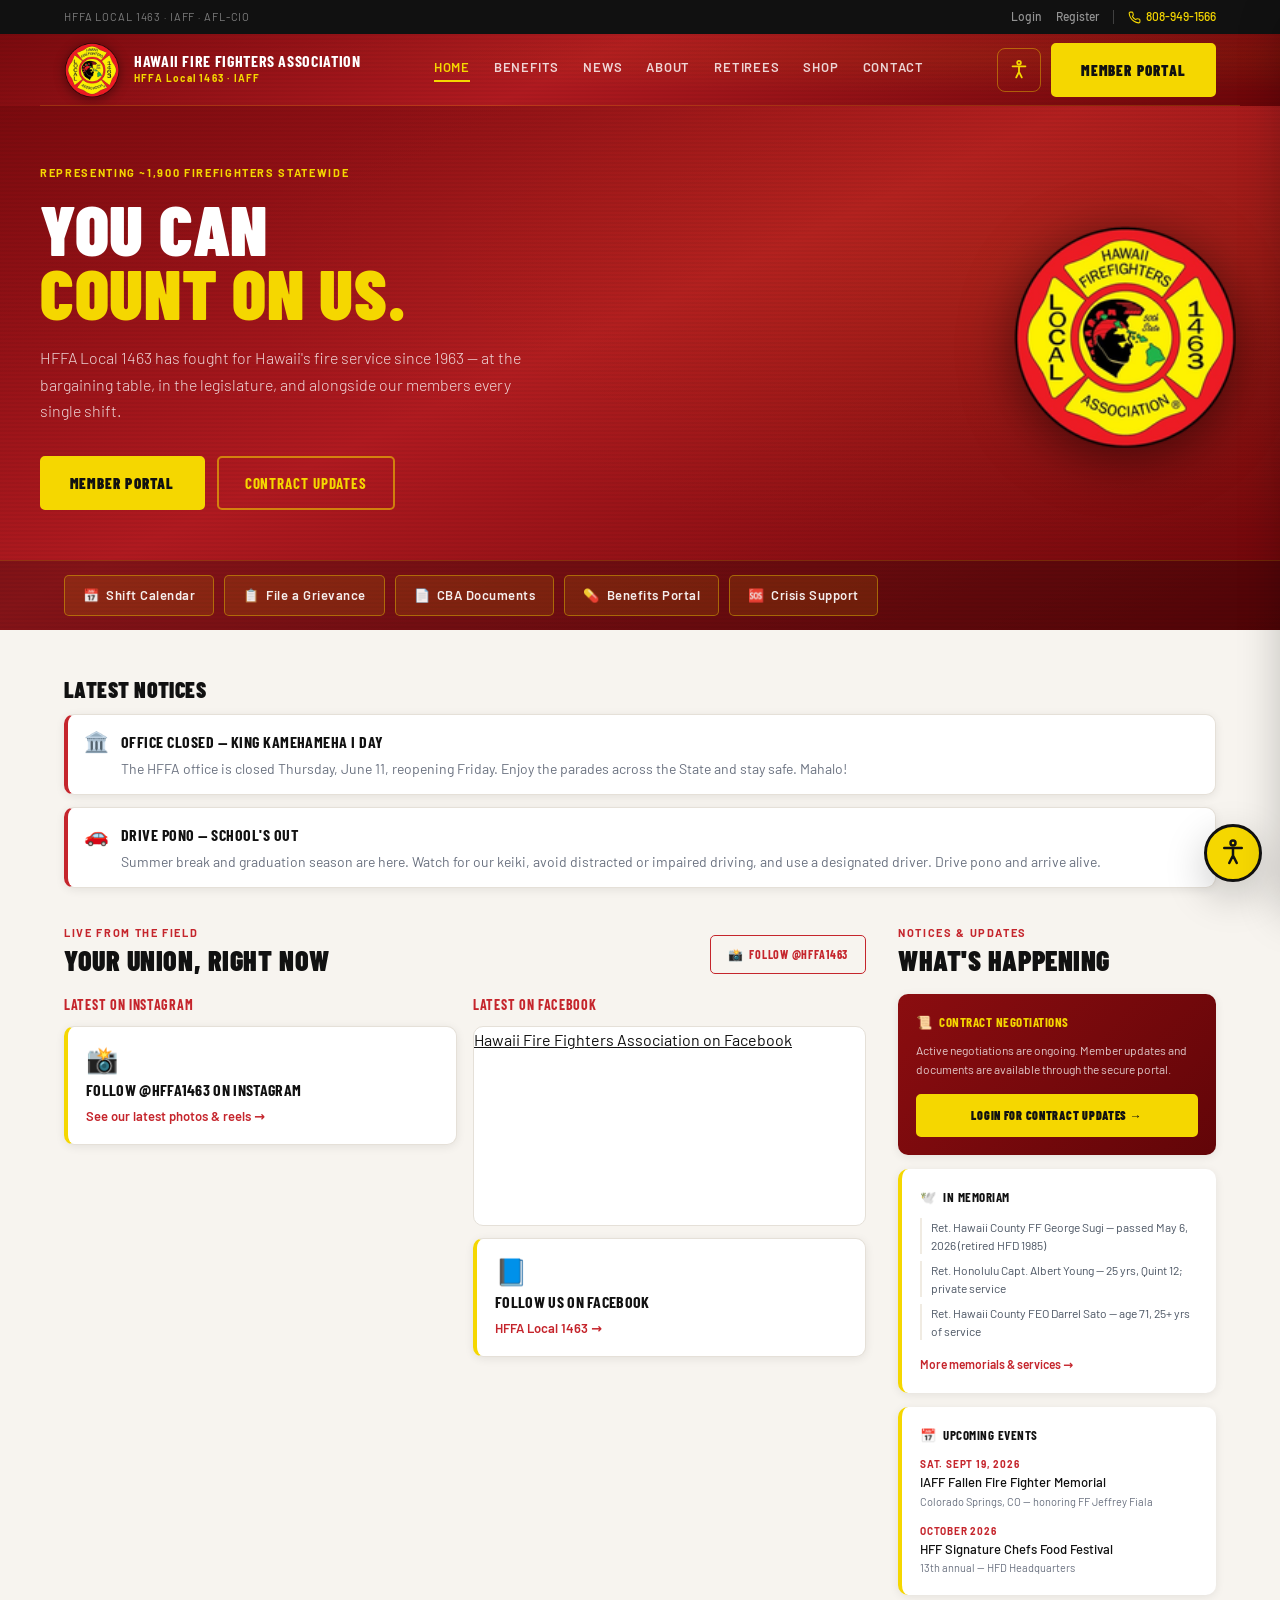
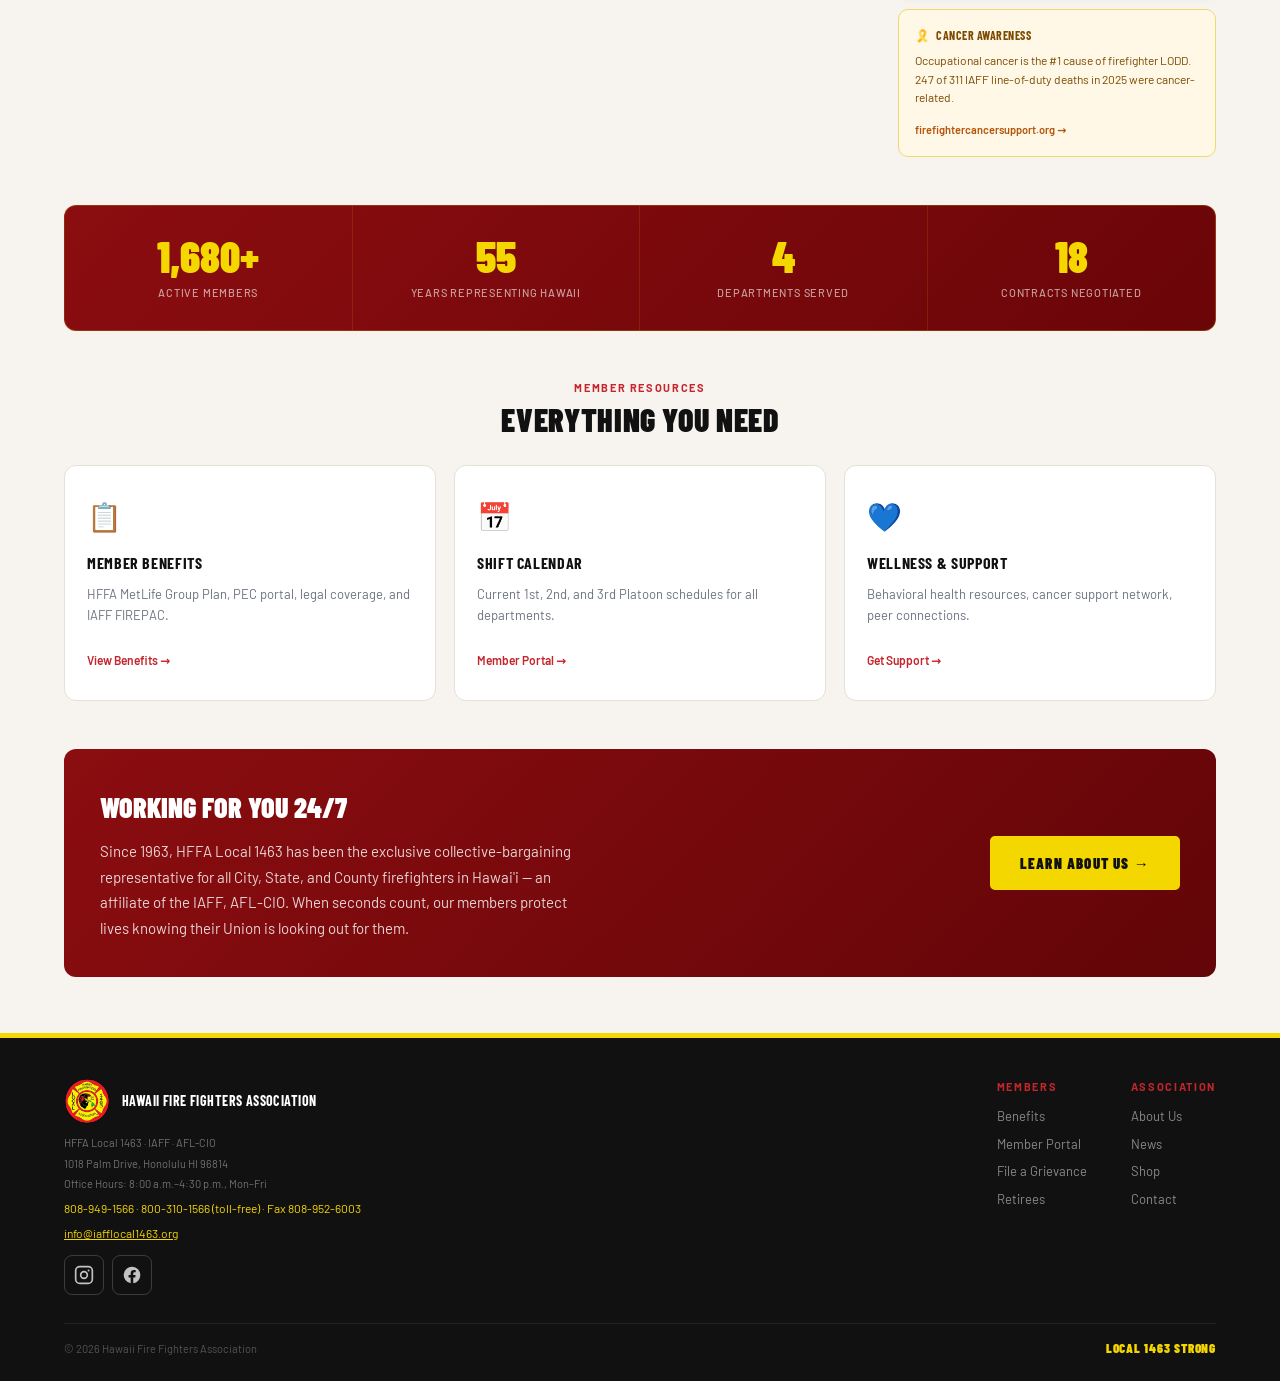
==== commit 24d6fcc6: "Add Shop page (Square store link) + nav/footer Shop links New shop.html with a placeholder gallery a" ====
--- a/index.html
+++ b/index.html
@@ -15,8 +15,8 @@
 <a class="skip-link" href="#main">Skip to main content</a>
 <svg width="0" height="0" style="position:absolute" aria-hidden="true" focusable="false"><defs><symbol id="i-phone" viewBox="0 0 24 24" fill="none" stroke="currentColor" stroke-width="2" stroke-linecap="round" stroke-linejoin="round"><path d="M22 16.9v3a2 2 0 0 1-2.2 2 19.8 19.8 0 0 1-8.6-3 19.5 19.5 0 0 1-6-6 19.8 19.8 0 0 1-3-8.6A2 2 0 0 1 4.1 2h3a2 2 0 0 1 2 1.7c.1.9.3 1.8.6 2.6a2 2 0 0 1-.5 2.1L8.1 9.9a16 16 0 0 0 6 6l1.5-1.1a2 2 0 0 1 2.1-.5c.8.3 1.7.5 2.6.6a2 2 0 0 1 1.7 2Z"/></symbol><symbol id="i-menu" viewBox="0 0 24 24" fill="none" stroke="currentColor" stroke-width="2.2" stroke-linecap="round"><path d="M4 6h16M4 12h16M4 18h16"/></symbol><symbol id="i-close" viewBox="0 0 24 24" fill="none" stroke="currentColor" stroke-width="2.2" stroke-linecap="round"><path d="M6 6l12 12M18 6 6 18"/></symbol><symbol id="i-a11y" viewBox="0 0 24 24" fill="none" stroke="currentColor" stroke-width="2" stroke-linecap="round" stroke-linejoin="round"><circle cx="12" cy="4" r="2"/><path d="M5 8h14M12 8v6m0 0-3 6m3-6 3 6"/></symbol><symbol id="i-fb" viewBox="0 0 24 24" fill="currentColor"><path d="M22 12a10 10 0 1 0-11.6 9.9v-7H7.9V12h2.5V9.8c0-2.5 1.5-3.9 3.8-3.9 1.1 0 2.2.2 2.2.2v2.5h-1.3c-1.2 0-1.6.8-1.6 1.6V12h2.8l-.4 2.9h-2.4v7A10 10 0 0 0 22 12Z"/></symbol><symbol id="i-ig" viewBox="0 0 24 24" fill="none" stroke="currentColor" stroke-width="2"><rect x="2" y="2" width="20" height="20" rx="5"/><circle cx="12" cy="12" r="4"/><circle cx="17.5" cy="6.5" r="1.2" fill="currentColor" stroke="none"/></symbol></defs></svg>
 <div class="util"><div class="wrap"><span class="util-left">HFFA Local 1463 · IAFF · AFL-CIO</span><div class="util-right"><a href="contact.html#register" class="util-portal-only">Login</a><a href="contact.html#register" class="util-portal-only">Register</a><span class="util-div util-portal-only" aria-hidden="true"></span><a class="util-phone" href="tel:+18089491566"><svg aria-hidden="true"><use href="#i-phone"/></svg> 808-949-1566</a></div></div></div>
-<header class="masthead-bar"><nav class="wrap topnav" aria-label="Primary"><a class="logo-link" href="index.html" aria-label="HFFA Local 1463 home"><img class="logo-badge" src="logo.png" alt="HFFA Local 1463 Maltese cross emblem" /><span class="logo-text"><strong>Hawaii Fire Fighters Association</strong><span>HFFA Local 1463 · IAFF</span></span></a><div class="nav-desktop"><a class="nav-link" href="index.html" aria-current="page">Home</a><a class="nav-link" href="benefits.html">Benefits</a><a class="nav-link" href="news.html">News</a><a class="nav-link" href="about.html">About</a><a class="nav-link" href="retirees.html">Retirees</a><a class="nav-link" href="contact.html">Contact</a></div><div class="nav-actions"><button type="button" class="icon-btn" id="a11yOpen" aria-label="Open accessibility settings" aria-haspopup="dialog"><svg aria-hidden="true"><use href="#i-a11y"/></svg></button><a class="btn btn-gold nav-desktop-cta" href="contact.html#register">Member Portal</a><button type="button" class="icon-btn nav-toggle" id="navToggle" aria-label="Open menu" aria-expanded="false" aria-controls="mobileNav"><svg aria-hidden="true"><use href="#i-menu"/></svg></button></div></nav></header>
-<div class="mobile-overlay" id="mobileOverlay" hidden></div><nav class="mobile-nav" id="mobileNav" hidden aria-label="Mobile navigation"><div class="mn-head"><strong>HFFA 1463</strong><button type="button" class="icon-btn" id="navClose" aria-label="Close menu"><svg aria-hidden="true"><use href="#i-close"/></svg></button></div><a class="nav-link" href="index.html">Home</a><a class="nav-link" href="benefits.html">Benefits</a><a class="nav-link" href="news.html">News</a><a class="nav-link" href="about.html">About</a><a class="nav-link" href="retirees.html">Retirees</a><a class="nav-link" href="contact.html">Contact</a><a class="btn btn-gold" href="contact.html#register">Member Portal</a></nav>
+<header class="masthead-bar"><nav class="wrap topnav" aria-label="Primary"><a class="logo-link" href="index.html" aria-label="HFFA Local 1463 home"><img class="logo-badge" src="logo.png" alt="HFFA Local 1463 Maltese cross emblem" /><span class="logo-text"><strong>Hawaii Fire Fighters Association</strong><span>HFFA Local 1463 · IAFF</span></span></a><div class="nav-desktop"><a class="nav-link" href="index.html" aria-current="page">Home</a><a class="nav-link" href="benefits.html">Benefits</a><a class="nav-link" href="news.html">News</a><a class="nav-link" href="about.html">About</a><a class="nav-link" href="retirees.html">Retirees</a><a class="nav-link" href="shop.html">Shop</a><a class="nav-link" href="contact.html">Contact</a></div><div class="nav-actions"><button type="button" class="icon-btn" id="a11yOpen" aria-label="Open accessibility settings" aria-haspopup="dialog"><svg aria-hidden="true"><use href="#i-a11y"/></svg></button><a class="btn btn-gold nav-desktop-cta" href="contact.html#register">Member Portal</a><button type="button" class="icon-btn nav-toggle" id="navToggle" aria-label="Open menu" aria-expanded="false" aria-controls="mobileNav"><svg aria-hidden="true"><use href="#i-menu"/></svg></button></div></nav></header>
+<div class="mobile-overlay" id="mobileOverlay" hidden></div><nav class="mobile-nav" id="mobileNav" hidden aria-label="Mobile navigation"><div class="mn-head"><strong>HFFA 1463</strong><button type="button" class="icon-btn" id="navClose" aria-label="Close menu"><svg aria-hidden="true"><use href="#i-close"/></svg></button></div><a class="nav-link" href="index.html">Home</a><a class="nav-link" href="benefits.html">Benefits</a><a class="nav-link" href="news.html">News</a><a class="nav-link" href="about.html">About</a><a class="nav-link" href="retirees.html">Retirees</a><a class="nav-link" href="shop.html">Shop</a><a class="nav-link" href="contact.html">Contact</a><a class="btn btn-gold" href="contact.html#register">Member Portal</a></nav>
 <main id="main">
 <div id="fb-root"></div>
 <script async defer crossorigin="anonymous" src="https://connect.facebook.net/en_US/sdk.js#xfbml=1&version=v19.0"></script>
@@ -141,7 +141,7 @@
   </section>
 </div>
 </main>
-<footer id="footer"><div class="wrap"><div class="footer-top"><div class="footer-brand"><div class="logo-row"><img src="logo.png" alt="HFFA Local 1463" /><strong>Hawaii Fire Fighters Association</strong></div><div class="meta">HFFA Local 1463 · IAFF · AFL-CIO</div><div class="meta">1018 Palm Drive, Honolulu HI 96814</div><div class="meta">Office Hours: 8:00 a.m.–4:30 p.m., Mon–Fri</div><div class="phone">808-949-1566 · 800-310-1566 (toll-free) · Fax 808-952-6003</div><div class="phone"><a href="mailto:info@iafflocal1463.org" style="color:var(--gold)">info@iafflocal1463.org</a></div><div class="social-row" aria-label="HFFA on social media"><a href="https://www.instagram.com/hffa1463/" target="_blank" rel="noopener" aria-label="HFFA on Instagram"><svg aria-hidden="true"><use href="#i-ig"/></svg></a><a href="https://www.facebook.com/HFFA1463" target="_blank" rel="noopener" aria-label="HFFA on Facebook"><svg aria-hidden="true"><use href="#i-fb"/></svg></a></div></div><div class="footer-cols"><div class="footer-col"><span class="label">Members</span><a href="benefits.html">Benefits</a><a href="contact.html#register">Member Portal</a><a href="contact.html">File a Grievance</a><a href="retirees.html">Retirees</a></div><div class="footer-col"><span class="label">Association</span><a href="about.html">About Us</a><a href="news.html">News</a><a href="contact.html">Contact</a></div></div></div><div class="footer-bottom"><span class="copy">© <span id="yr">2026</span> Hawaii Fire Fighters Association</span><span class="strong-tag">Local 1463 Strong</span></div></div></footer>
+<footer id="footer"><div class="wrap"><div class="footer-top"><div class="footer-brand"><div class="logo-row"><img src="logo.png" alt="HFFA Local 1463" /><strong>Hawaii Fire Fighters Association</strong></div><div class="meta">HFFA Local 1463 · IAFF · AFL-CIO</div><div class="meta">1018 Palm Drive, Honolulu HI 96814</div><div class="meta">Office Hours: 8:00 a.m.–4:30 p.m., Mon–Fri</div><div class="phone">808-949-1566 · 800-310-1566 (toll-free) · Fax 808-952-6003</div><div class="phone"><a href="mailto:info@iafflocal1463.org" style="color:var(--gold)">info@iafflocal1463.org</a></div><div class="social-row" aria-label="HFFA on social media"><a href="https://www.instagram.com/hffa1463/" target="_blank" rel="noopener" aria-label="HFFA on Instagram"><svg aria-hidden="true"><use href="#i-ig"/></svg></a><a href="https://www.facebook.com/HFFA1463" target="_blank" rel="noopener" aria-label="HFFA on Facebook"><svg aria-hidden="true"><use href="#i-fb"/></svg></a></div></div><div class="footer-cols"><div class="footer-col"><span class="label">Members</span><a href="benefits.html">Benefits</a><a href="contact.html#register">Member Portal</a><a href="contact.html">File a Grievance</a><a href="retirees.html">Retirees</a></div><div class="footer-col"><span class="label">Association</span><a href="about.html">About Us</a><a href="news.html">News</a><a href="shop.html">Shop</a><a href="contact.html">Contact</a></div></div></div><div class="footer-bottom"><span class="copy">© <span id="yr">2026</span> Hawaii Fire Fighters Association</span><span class="strong-tag">Local 1463 Strong</span></div></div></footer>
 
 <button type="button" class="a11y-fab" id="a11yFab" aria-label="Open accessibility settings" aria-haspopup="dialog" aria-controls="a11yPanel"><svg aria-hidden="true"><use href="#i-a11y"/></svg></button>
 <div class="a11y-overlay" id="a11yOverlay"></div>
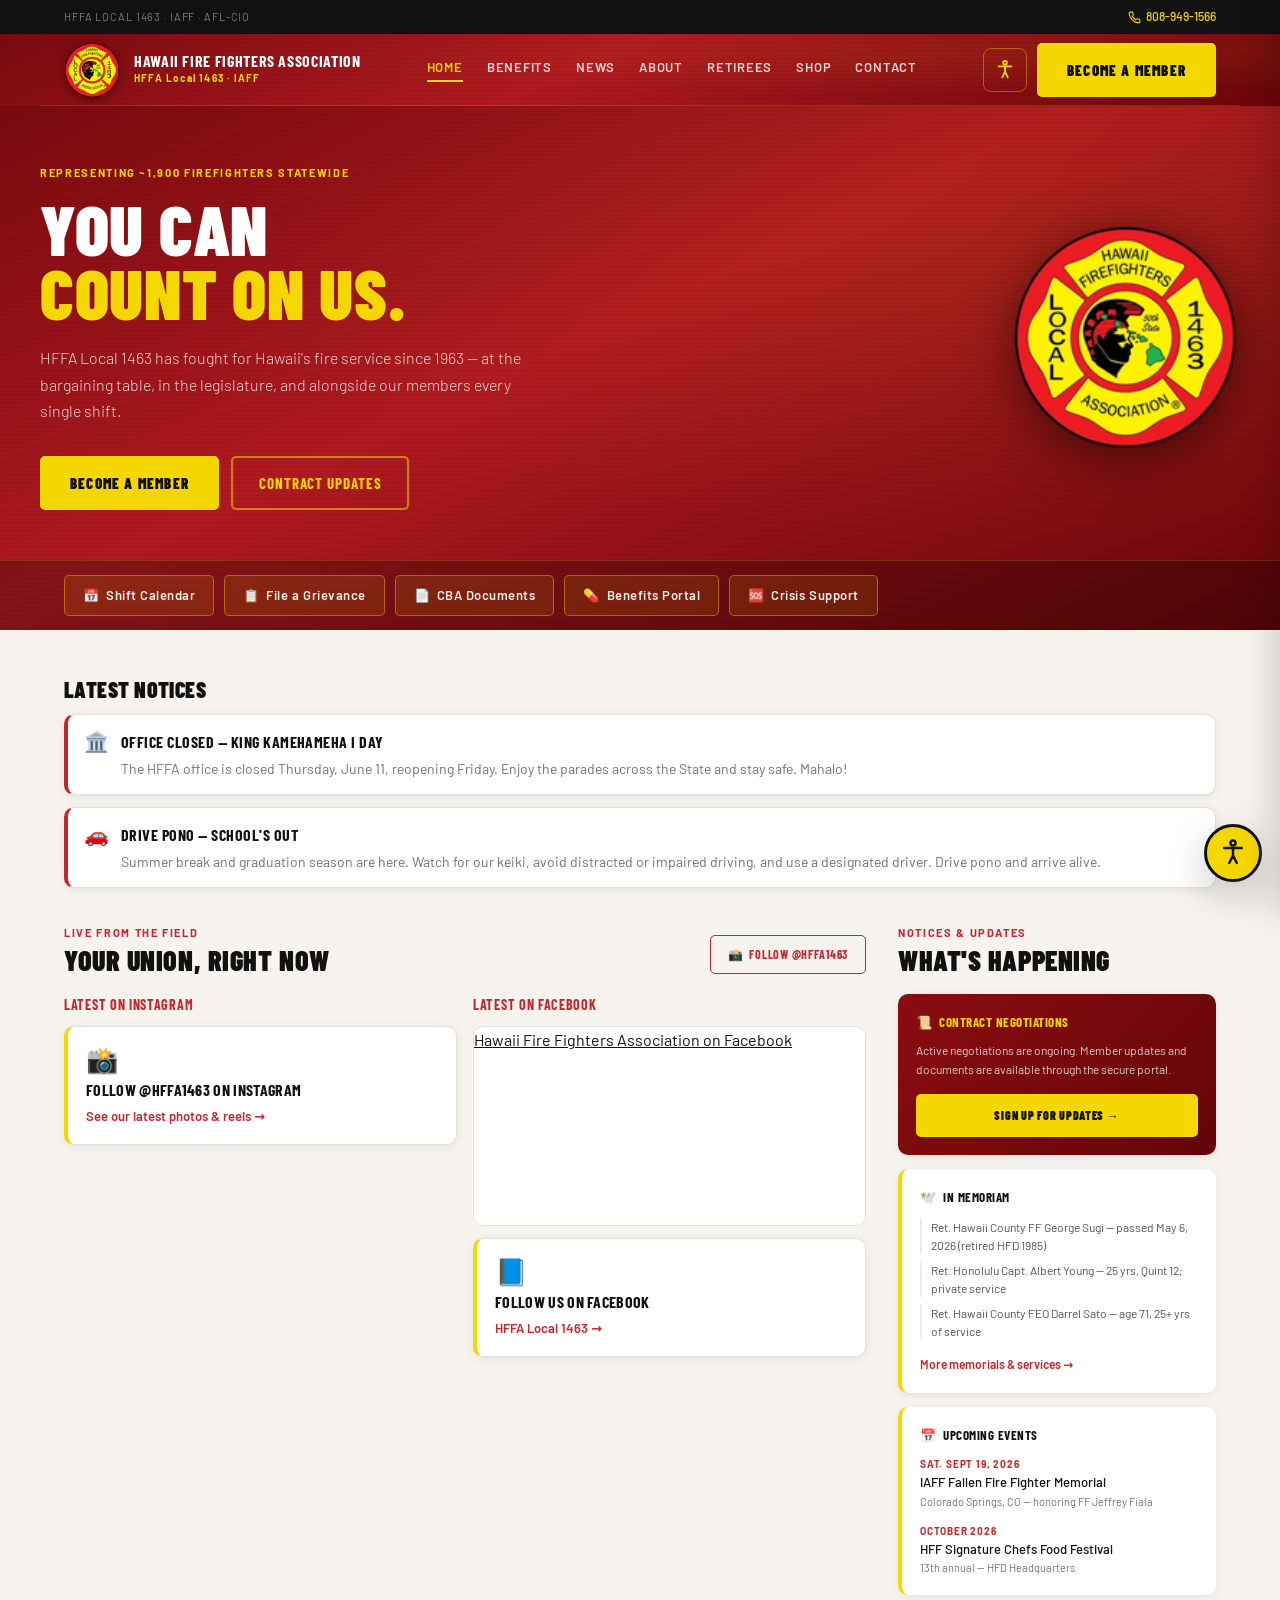
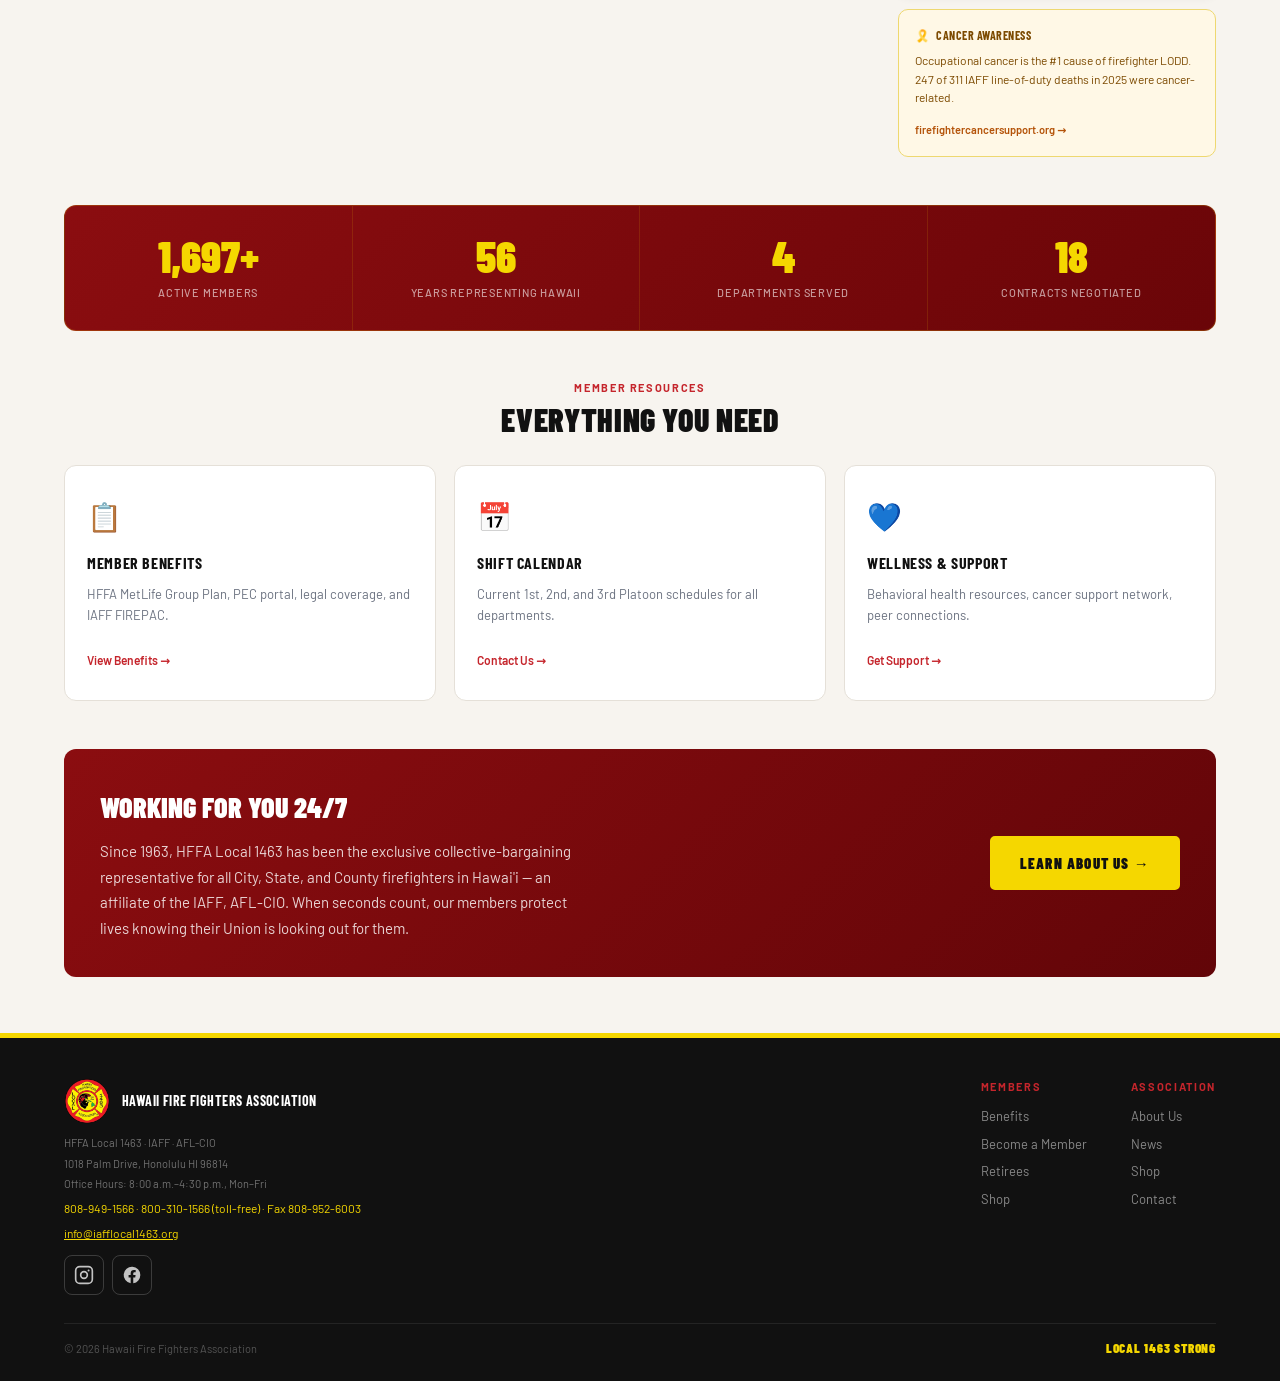
==== commit e9aef69b: "Clean up nav: remove dead Member Portal/Login/Register fluff Nav is now 7 real pages (Home, Benefits" ====
--- a/index.html
+++ b/index.html
@@ -14,9 +14,9 @@
 <body>
 <a class="skip-link" href="#main">Skip to main content</a>
 <svg width="0" height="0" style="position:absolute" aria-hidden="true" focusable="false"><defs><symbol id="i-phone" viewBox="0 0 24 24" fill="none" stroke="currentColor" stroke-width="2" stroke-linecap="round" stroke-linejoin="round"><path d="M22 16.9v3a2 2 0 0 1-2.2 2 19.8 19.8 0 0 1-8.6-3 19.5 19.5 0 0 1-6-6 19.8 19.8 0 0 1-3-8.6A2 2 0 0 1 4.1 2h3a2 2 0 0 1 2 1.7c.1.9.3 1.8.6 2.6a2 2 0 0 1-.5 2.1L8.1 9.9a16 16 0 0 0 6 6l1.5-1.1a2 2 0 0 1 2.1-.5c.8.3 1.7.5 2.6.6a2 2 0 0 1 1.7 2Z"/></symbol><symbol id="i-menu" viewBox="0 0 24 24" fill="none" stroke="currentColor" stroke-width="2.2" stroke-linecap="round"><path d="M4 6h16M4 12h16M4 18h16"/></symbol><symbol id="i-close" viewBox="0 0 24 24" fill="none" stroke="currentColor" stroke-width="2.2" stroke-linecap="round"><path d="M6 6l12 12M18 6 6 18"/></symbol><symbol id="i-a11y" viewBox="0 0 24 24" fill="none" stroke="currentColor" stroke-width="2" stroke-linecap="round" stroke-linejoin="round"><circle cx="12" cy="4" r="2"/><path d="M5 8h14M12 8v6m0 0-3 6m3-6 3 6"/></symbol><symbol id="i-fb" viewBox="0 0 24 24" fill="currentColor"><path d="M22 12a10 10 0 1 0-11.6 9.9v-7H7.9V12h2.5V9.8c0-2.5 1.5-3.9 3.8-3.9 1.1 0 2.2.2 2.2.2v2.5h-1.3c-1.2 0-1.6.8-1.6 1.6V12h2.8l-.4 2.9h-2.4v7A10 10 0 0 0 22 12Z"/></symbol><symbol id="i-ig" viewBox="0 0 24 24" fill="none" stroke="currentColor" stroke-width="2"><rect x="2" y="2" width="20" height="20" rx="5"/><circle cx="12" cy="12" r="4"/><circle cx="17.5" cy="6.5" r="1.2" fill="currentColor" stroke="none"/></symbol></defs></svg>
-<div class="util"><div class="wrap"><span class="util-left">HFFA Local 1463 · IAFF · AFL-CIO</span><div class="util-right"><a href="contact.html#register" class="util-portal-only">Login</a><a href="contact.html#register" class="util-portal-only">Register</a><span class="util-div util-portal-only" aria-hidden="true"></span><a class="util-phone" href="tel:+18089491566"><svg aria-hidden="true"><use href="#i-phone"/></svg> 808-949-1566</a></div></div></div>
-<header class="masthead-bar"><nav class="wrap topnav" aria-label="Primary"><a class="logo-link" href="index.html" aria-label="HFFA Local 1463 home"><img class="logo-badge" src="logo.png" alt="HFFA Local 1463 Maltese cross emblem" /><span class="logo-text"><strong>Hawaii Fire Fighters Association</strong><span>HFFA Local 1463 · IAFF</span></span></a><div class="nav-desktop"><a class="nav-link" href="index.html" aria-current="page">Home</a><a class="nav-link" href="benefits.html">Benefits</a><a class="nav-link" href="news.html">News</a><a class="nav-link" href="about.html">About</a><a class="nav-link" href="retirees.html">Retirees</a><a class="nav-link" href="shop.html">Shop</a><a class="nav-link" href="contact.html">Contact</a></div><div class="nav-actions"><button type="button" class="icon-btn" id="a11yOpen" aria-label="Open accessibility settings" aria-haspopup="dialog"><svg aria-hidden="true"><use href="#i-a11y"/></svg></button><a class="btn btn-gold nav-desktop-cta" href="contact.html#register">Member Portal</a><button type="button" class="icon-btn nav-toggle" id="navToggle" aria-label="Open menu" aria-expanded="false" aria-controls="mobileNav"><svg aria-hidden="true"><use href="#i-menu"/></svg></button></div></nav></header>
-<div class="mobile-overlay" id="mobileOverlay" hidden></div><nav class="mobile-nav" id="mobileNav" hidden aria-label="Mobile navigation"><div class="mn-head"><strong>HFFA 1463</strong><button type="button" class="icon-btn" id="navClose" aria-label="Close menu"><svg aria-hidden="true"><use href="#i-close"/></svg></button></div><a class="nav-link" href="index.html">Home</a><a class="nav-link" href="benefits.html">Benefits</a><a class="nav-link" href="news.html">News</a><a class="nav-link" href="about.html">About</a><a class="nav-link" href="retirees.html">Retirees</a><a class="nav-link" href="shop.html">Shop</a><a class="nav-link" href="contact.html">Contact</a><a class="btn btn-gold" href="contact.html#register">Member Portal</a></nav>
+<div class="util"><div class="wrap"><span class="util-left">HFFA Local 1463 · IAFF · AFL-CIO</span><div class="util-right"><a class="util-phone" href="tel:+18089491566"><svg aria-hidden="true"><use href="#i-phone"/></svg> 808-949-1566</a></div></div></div>
+<header class="masthead-bar"><nav class="wrap topnav" aria-label="Primary"><a class="logo-link" href="index.html" aria-label="HFFA Local 1463 home"><img class="logo-badge" src="logo.png" alt="HFFA Local 1463 Maltese cross emblem" /><span class="logo-text"><strong>Hawaii Fire Fighters Association</strong><span>HFFA Local 1463 · IAFF</span></span></a><div class="nav-desktop"><a class="nav-link" href="index.html" aria-current="page">Home</a><a class="nav-link" href="benefits.html">Benefits</a><a class="nav-link" href="news.html">News</a><a class="nav-link" href="about.html">About</a><a class="nav-link" href="retirees.html">Retirees</a><a class="nav-link" href="shop.html">Shop</a><a class="nav-link" href="contact.html">Contact</a></div><div class="nav-actions"><button type="button" class="icon-btn" id="a11yOpen" aria-label="Open accessibility settings" aria-haspopup="dialog"><svg aria-hidden="true"><use href="#i-a11y"/></svg></button><a class="btn btn-gold nav-desktop-cta" href="contact.html#register">Become a Member</a><button type="button" class="icon-btn nav-toggle" id="navToggle" aria-label="Open menu" aria-expanded="false" aria-controls="mobileNav"><svg aria-hidden="true"><use href="#i-menu"/></svg></button></div></nav></header>
+<div class="mobile-overlay" id="mobileOverlay" hidden></div><nav class="mobile-nav" id="mobileNav" hidden aria-label="Mobile navigation"><div class="mn-head"><strong>HFFA 1463</strong><button type="button" class="icon-btn" id="navClose" aria-label="Close menu"><svg aria-hidden="true"><use href="#i-close"/></svg></button></div><a class="nav-link" href="index.html">Home</a><a class="nav-link" href="benefits.html">Benefits</a><a class="nav-link" href="news.html">News</a><a class="nav-link" href="about.html">About</a><a class="nav-link" href="retirees.html">Retirees</a><a class="nav-link" href="shop.html">Shop</a><a class="nav-link" href="contact.html">Contact</a><a class="btn btn-gold" href="contact.html#register">Become a Member</a></nav>
 <main id="main">
 <div id="fb-root"></div>
 <script async defer crossorigin="anonymous" src="https://connect.facebook.net/en_US/sdk.js#xfbml=1&version=v19.0"></script>
@@ -27,7 +27,7 @@
       <h1 id="hero-h">You Can <span class="gold">Count On Us.</span></h1>
       <p class="hero-lead">HFFA Local 1463 has fought for Hawaii's fire service since 1963 — at the bargaining table, in the legislature, and alongside our members every single shift.</p>
       <div class="hero-cta">
-        <a class="btn btn-gold" href="contact.html#register">Member Portal</a>
+        <a class="btn btn-gold" href="contact.html#register">Become a Member</a>
         <a class="btn btn-ghost" href="news.html">Contract Updates</a>
       </div>
     </div>
@@ -94,7 +94,7 @@
       <div class="contract-card">
         <h3><span class="emoji" aria-hidden="true">📜</span> Contract Negotiations</h3>
         <p>Active negotiations are ongoing. Member updates and documents are available through the secure portal.</p>
-        <a class="btn btn-gold" href="contact.html#register">Login for Contract Updates →</a>
+        <a class="btn btn-gold" href="contact.html#register">Sign Up for Updates →</a>
       </div>
       <div class="notice-card">
         <h3><span class="emoji" aria-hidden="true">🕊️</span> In Memoriam</h3>
@@ -127,7 +127,7 @@
     <div class="res-head"><span class="label">Member Resources</span><h2 class="hl" id="res-h">Everything You Need</h2></div>
     <div class="res-grid">
       <a class="res-card" href="benefits.html"><div class="res-ico" aria-hidden="true">📋</div><h3>Member Benefits</h3><p>HFFA MetLife Group Plan, PEC portal, legal coverage, and IAFF FIREPAC.</p><span class="card-link">View Benefits →</span></a>
-      <a class="res-card" href="contact.html#register"><div class="res-ico" aria-hidden="true">📅</div><h3>Shift Calendar</h3><p>Current 1st, 2nd, and 3rd Platoon schedules for all departments.</p><span class="card-link">Member Portal →</span></a>
+      <a class="res-card" href="contact.html#register"><div class="res-ico" aria-hidden="true">📅</div><h3>Shift Calendar</h3><p>Current 1st, 2nd, and 3rd Platoon schedules for all departments.</p><span class="card-link">Contact Us →</span></a>
       <a class="res-card" href="news.html"><div class="res-ico" aria-hidden="true">💙</div><h3>Wellness &amp; Support</h3><p>Behavioral health resources, cancer support network, peer connections.</p><span class="card-link">Get Support →</span></a>
     </div>
   </section>
@@ -141,7 +141,7 @@
   </section>
 </div>
 </main>
-<footer id="footer"><div class="wrap"><div class="footer-top"><div class="footer-brand"><div class="logo-row"><img src="logo.png" alt="HFFA Local 1463" /><strong>Hawaii Fire Fighters Association</strong></div><div class="meta">HFFA Local 1463 · IAFF · AFL-CIO</div><div class="meta">1018 Palm Drive, Honolulu HI 96814</div><div class="meta">Office Hours: 8:00 a.m.–4:30 p.m., Mon–Fri</div><div class="phone">808-949-1566 · 800-310-1566 (toll-free) · Fax 808-952-6003</div><div class="phone"><a href="mailto:info@iafflocal1463.org" style="color:var(--gold)">info@iafflocal1463.org</a></div><div class="social-row" aria-label="HFFA on social media"><a href="https://www.instagram.com/hffa1463/" target="_blank" rel="noopener" aria-label="HFFA on Instagram"><svg aria-hidden="true"><use href="#i-ig"/></svg></a><a href="https://www.facebook.com/HFFA1463" target="_blank" rel="noopener" aria-label="HFFA on Facebook"><svg aria-hidden="true"><use href="#i-fb"/></svg></a></div></div><div class="footer-cols"><div class="footer-col"><span class="label">Members</span><a href="benefits.html">Benefits</a><a href="contact.html#register">Member Portal</a><a href="contact.html">File a Grievance</a><a href="retirees.html">Retirees</a></div><div class="footer-col"><span class="label">Association</span><a href="about.html">About Us</a><a href="news.html">News</a><a href="shop.html">Shop</a><a href="contact.html">Contact</a></div></div></div><div class="footer-bottom"><span class="copy">© <span id="yr">2026</span> Hawaii Fire Fighters Association</span><span class="strong-tag">Local 1463 Strong</span></div></div></footer>
+<footer id="footer"><div class="wrap"><div class="footer-top"><div class="footer-brand"><div class="logo-row"><img src="logo.png" alt="HFFA Local 1463" /><strong>Hawaii Fire Fighters Association</strong></div><div class="meta">HFFA Local 1463 · IAFF · AFL-CIO</div><div class="meta">1018 Palm Drive, Honolulu HI 96814</div><div class="meta">Office Hours: 8:00 a.m.–4:30 p.m., Mon–Fri</div><div class="phone">808-949-1566 · 800-310-1566 (toll-free) · Fax 808-952-6003</div><div class="phone"><a href="mailto:info@iafflocal1463.org" style="color:var(--gold)">info@iafflocal1463.org</a></div><div class="social-row" aria-label="HFFA on social media"><a href="https://www.instagram.com/hffa1463/" target="_blank" rel="noopener" aria-label="HFFA on Instagram"><svg aria-hidden="true"><use href="#i-ig"/></svg></a><a href="https://www.facebook.com/HFFA1463" target="_blank" rel="noopener" aria-label="HFFA on Facebook"><svg aria-hidden="true"><use href="#i-fb"/></svg></a></div></div><div class="footer-cols"><div class="footer-col"><span class="label">Members</span><a href="benefits.html">Benefits</a><a href="contact.html#register">Become a Member</a><a href="retirees.html">Retirees</a><a href="shop.html">Shop</a></div><div class="footer-col"><span class="label">Association</span><a href="about.html">About Us</a><a href="news.html">News</a><a href="shop.html">Shop</a><a href="contact.html">Contact</a></div></div></div><div class="footer-bottom"><span class="copy">© <span id="yr">2026</span> Hawaii Fire Fighters Association</span><span class="strong-tag">Local 1463 Strong</span></div></div></footer>
 
 <button type="button" class="a11y-fab" id="a11yFab" aria-label="Open accessibility settings" aria-haspopup="dialog" aria-controls="a11yPanel"><svg aria-hidden="true"><use href="#i-a11y"/></svg></button>
 <div class="a11y-overlay" id="a11yOverlay"></div>
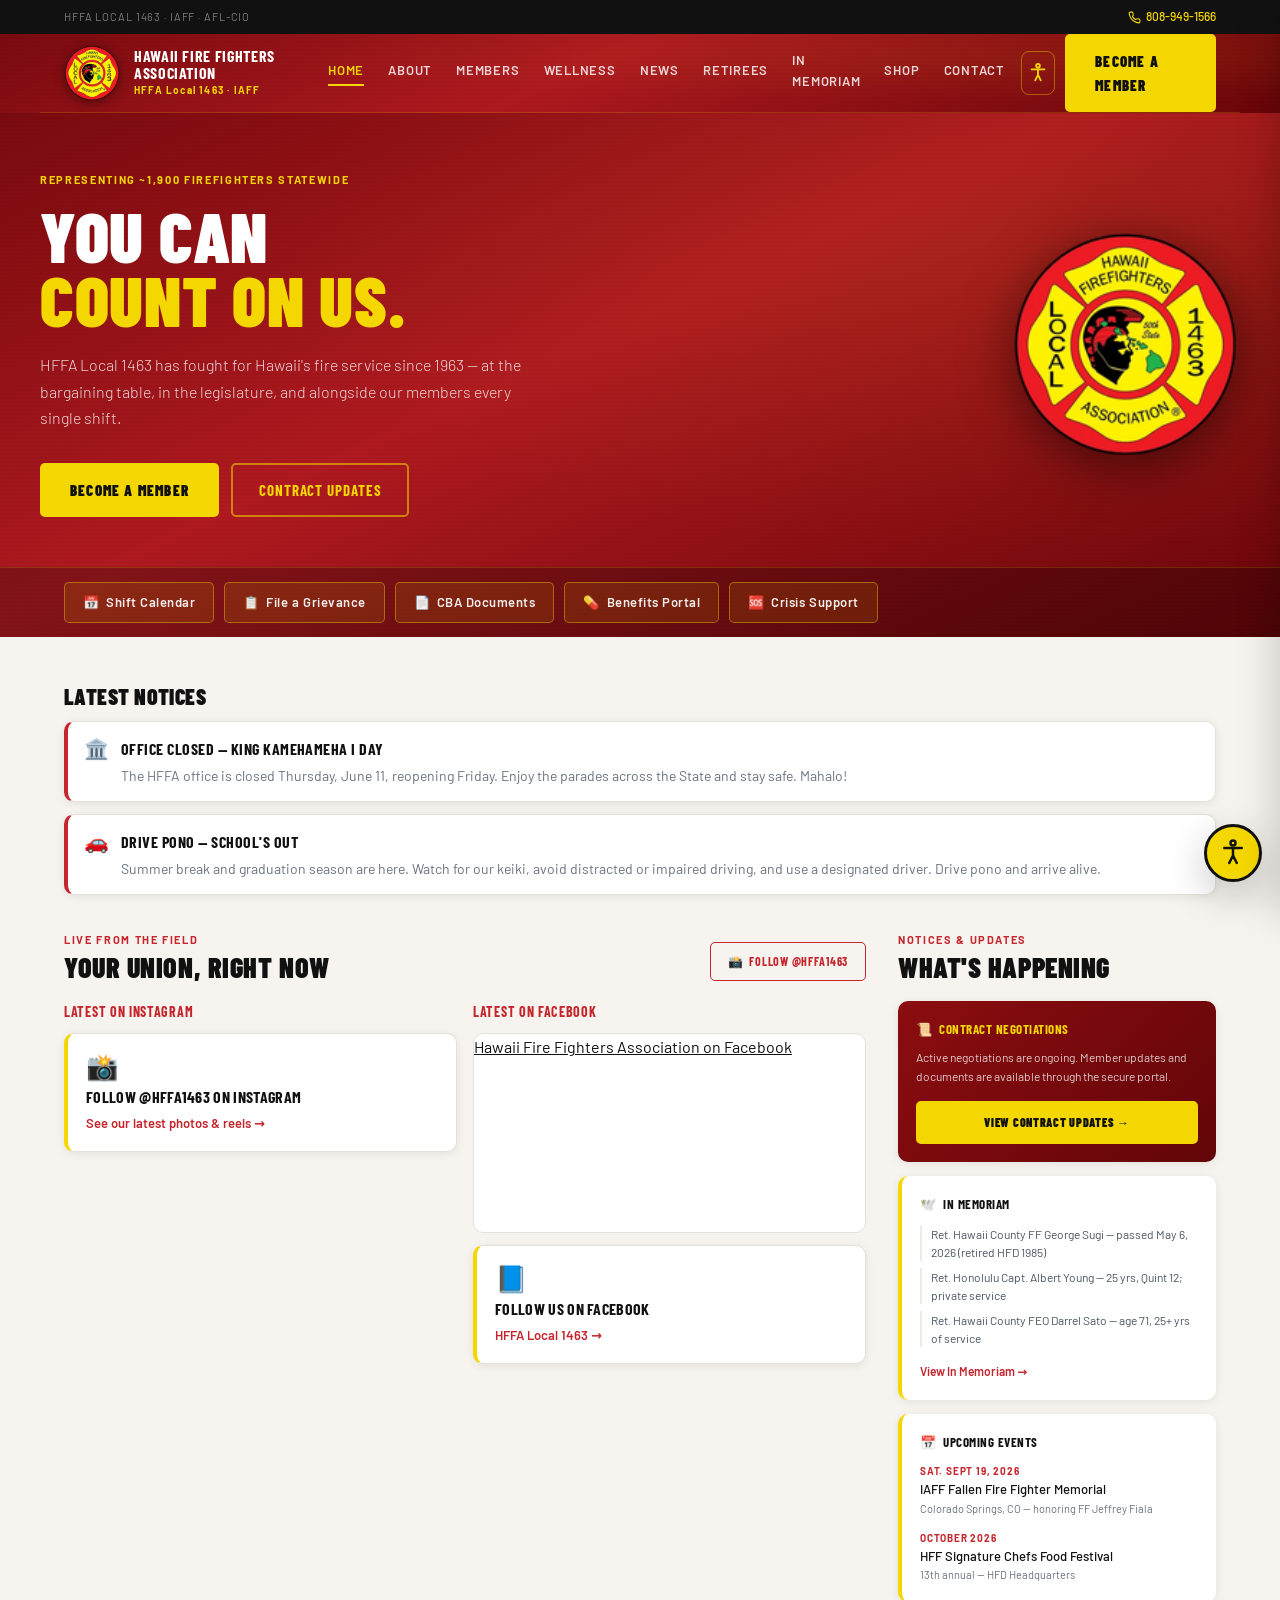
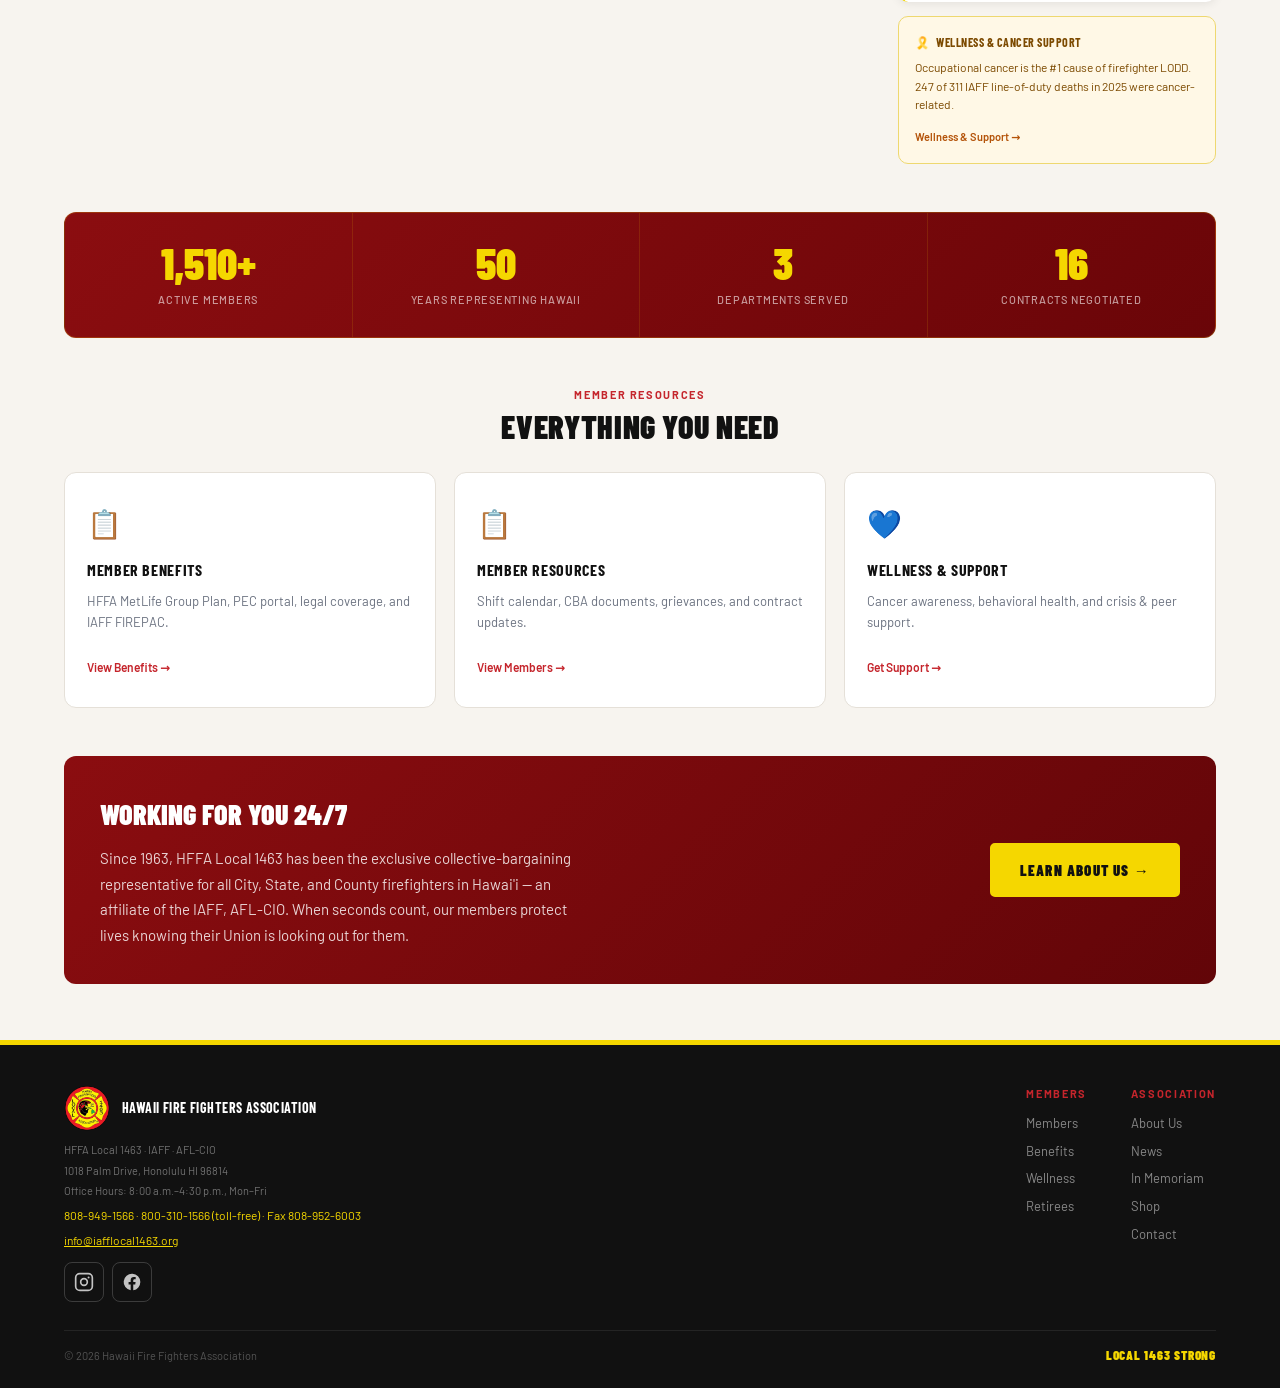
==== commit c3c530df: "Reorganize content: add Members, Wellness, In Memoriam pages Audit-driven content placement so every" ====
--- a/index.html
+++ b/index.html
@@ -15,8 +15,8 @@
 <a class="skip-link" href="#main">Skip to main content</a>
 <svg width="0" height="0" style="position:absolute" aria-hidden="true" focusable="false"><defs><symbol id="i-phone" viewBox="0 0 24 24" fill="none" stroke="currentColor" stroke-width="2" stroke-linecap="round" stroke-linejoin="round"><path d="M22 16.9v3a2 2 0 0 1-2.2 2 19.8 19.8 0 0 1-8.6-3 19.5 19.5 0 0 1-6-6 19.8 19.8 0 0 1-3-8.6A2 2 0 0 1 4.1 2h3a2 2 0 0 1 2 1.7c.1.9.3 1.8.6 2.6a2 2 0 0 1-.5 2.1L8.1 9.9a16 16 0 0 0 6 6l1.5-1.1a2 2 0 0 1 2.1-.5c.8.3 1.7.5 2.6.6a2 2 0 0 1 1.7 2Z"/></symbol><symbol id="i-menu" viewBox="0 0 24 24" fill="none" stroke="currentColor" stroke-width="2.2" stroke-linecap="round"><path d="M4 6h16M4 12h16M4 18h16"/></symbol><symbol id="i-close" viewBox="0 0 24 24" fill="none" stroke="currentColor" stroke-width="2.2" stroke-linecap="round"><path d="M6 6l12 12M18 6 6 18"/></symbol><symbol id="i-a11y" viewBox="0 0 24 24" fill="none" stroke="currentColor" stroke-width="2" stroke-linecap="round" stroke-linejoin="round"><circle cx="12" cy="4" r="2"/><path d="M5 8h14M12 8v6m0 0-3 6m3-6 3 6"/></symbol><symbol id="i-fb" viewBox="0 0 24 24" fill="currentColor"><path d="M22 12a10 10 0 1 0-11.6 9.9v-7H7.9V12h2.5V9.8c0-2.5 1.5-3.9 3.8-3.9 1.1 0 2.2.2 2.2.2v2.5h-1.3c-1.2 0-1.6.8-1.6 1.6V12h2.8l-.4 2.9h-2.4v7A10 10 0 0 0 22 12Z"/></symbol><symbol id="i-ig" viewBox="0 0 24 24" fill="none" stroke="currentColor" stroke-width="2"><rect x="2" y="2" width="20" height="20" rx="5"/><circle cx="12" cy="12" r="4"/><circle cx="17.5" cy="6.5" r="1.2" fill="currentColor" stroke="none"/></symbol></defs></svg>
 <div class="util"><div class="wrap"><span class="util-left">HFFA Local 1463 · IAFF · AFL-CIO</span><div class="util-right"><a class="util-phone" href="tel:+18089491566"><svg aria-hidden="true"><use href="#i-phone"/></svg> 808-949-1566</a></div></div></div>
-<header class="masthead-bar"><nav class="wrap topnav" aria-label="Primary"><a class="logo-link" href="index.html" aria-label="HFFA Local 1463 home"><img class="logo-badge" src="logo.png" alt="HFFA Local 1463 Maltese cross emblem" /><span class="logo-text"><strong>Hawaii Fire Fighters Association</strong><span>HFFA Local 1463 · IAFF</span></span></a><div class="nav-desktop"><a class="nav-link" href="index.html" aria-current="page">Home</a><a class="nav-link" href="benefits.html">Benefits</a><a class="nav-link" href="news.html">News</a><a class="nav-link" href="about.html">About</a><a class="nav-link" href="retirees.html">Retirees</a><a class="nav-link" href="shop.html">Shop</a><a class="nav-link" href="contact.html">Contact</a></div><div class="nav-actions"><button type="button" class="icon-btn" id="a11yOpen" aria-label="Open accessibility settings" aria-haspopup="dialog"><svg aria-hidden="true"><use href="#i-a11y"/></svg></button><a class="btn btn-gold nav-desktop-cta" href="contact.html#register">Become a Member</a><button type="button" class="icon-btn nav-toggle" id="navToggle" aria-label="Open menu" aria-expanded="false" aria-controls="mobileNav"><svg aria-hidden="true"><use href="#i-menu"/></svg></button></div></nav></header>
-<div class="mobile-overlay" id="mobileOverlay" hidden></div><nav class="mobile-nav" id="mobileNav" hidden aria-label="Mobile navigation"><div class="mn-head"><strong>HFFA 1463</strong><button type="button" class="icon-btn" id="navClose" aria-label="Close menu"><svg aria-hidden="true"><use href="#i-close"/></svg></button></div><a class="nav-link" href="index.html">Home</a><a class="nav-link" href="benefits.html">Benefits</a><a class="nav-link" href="news.html">News</a><a class="nav-link" href="about.html">About</a><a class="nav-link" href="retirees.html">Retirees</a><a class="nav-link" href="shop.html">Shop</a><a class="nav-link" href="contact.html">Contact</a><a class="btn btn-gold" href="contact.html#register">Become a Member</a></nav>
+<header class="masthead-bar"><nav class="wrap topnav" aria-label="Primary"><a class="logo-link" href="index.html" aria-label="HFFA Local 1463 home"><img class="logo-badge" src="logo.png" alt="HFFA Local 1463 Maltese cross emblem" /><span class="logo-text"><strong>Hawaii Fire Fighters Association</strong><span>HFFA Local 1463 · IAFF</span></span></a><div class="nav-desktop"><a class="nav-link" href="index.html" aria-current="page">Home</a><a class="nav-link" href="about.html">About</a><a class="nav-link" href="members.html">Members</a><a class="nav-link" href="wellness.html">Wellness</a><a class="nav-link" href="news.html">News</a><a class="nav-link" href="retirees.html">Retirees</a><a class="nav-link" href="in-memoriam.html">In Memoriam</a><a class="nav-link" href="shop.html">Shop</a><a class="nav-link" href="contact.html">Contact</a></div><div class="nav-actions"><button type="button" class="icon-btn" id="a11yOpen" aria-label="Open accessibility settings" aria-haspopup="dialog"><svg aria-hidden="true"><use href="#i-a11y"/></svg></button><a class="btn btn-gold nav-desktop-cta" href="contact.html#register">Become a Member</a><button type="button" class="icon-btn nav-toggle" id="navToggle" aria-label="Open menu" aria-expanded="false" aria-controls="mobileNav"><svg aria-hidden="true"><use href="#i-menu"/></svg></button></div></nav></header>
+<div class="mobile-overlay" id="mobileOverlay" hidden></div><nav class="mobile-nav" id="mobileNav" hidden aria-label="Mobile navigation"><div class="mn-head"><strong>HFFA 1463</strong><button type="button" class="icon-btn" id="navClose" aria-label="Close menu"><svg aria-hidden="true"><use href="#i-close"/></svg></button></div><a class="nav-link" href="index.html">Home</a><a class="nav-link" href="about.html">About</a><a class="nav-link" href="members.html">Members</a><a class="nav-link" href="wellness.html">Wellness</a><a class="nav-link" href="news.html">News</a><a class="nav-link" href="retirees.html">Retirees</a><a class="nav-link" href="in-memoriam.html">In Memoriam</a><a class="nav-link" href="shop.html">Shop</a><a class="nav-link" href="contact.html">Contact</a><a class="btn btn-gold" href="contact.html#register">Become a Member</a></nav>
 <main id="main">
 <div id="fb-root"></div>
 <script async defer crossorigin="anonymous" src="https://connect.facebook.net/en_US/sdk.js#xfbml=1&version=v19.0"></script>
@@ -28,17 +28,17 @@
       <p class="hero-lead">HFFA Local 1463 has fought for Hawaii's fire service since 1963 — at the bargaining table, in the legislature, and alongside our members every single shift.</p>
       <div class="hero-cta">
         <a class="btn btn-gold" href="contact.html#register">Become a Member</a>
-        <a class="btn btn-ghost" href="news.html">Contract Updates</a>
+        <a class="btn btn-ghost" href="members.html">Contract Updates</a>
       </div>
     </div>
     <div class="hero-logo-wrap" aria-hidden="true"><img class="hero-logo" src="logo.png" alt="" /></div>
   </section>
   <div class="quicklinks"><div class="wrap" aria-label="Quick links">
-    <a class="quick-btn" href="contact.html#register"><span class="emoji" aria-hidden="true">📅</span> Shift Calendar</a>
-    <a class="quick-btn" href="contact.html#register"><span class="emoji" aria-hidden="true">📋</span> File a Grievance</a>
-    <a class="quick-btn" href="benefits.html"><span class="emoji" aria-hidden="true">📄</span> CBA Documents</a>
+    <a class="quick-btn" href="members.html"><span class="emoji" aria-hidden="true">📅</span> Shift Calendar</a>
+    <a class="quick-btn" href="members.html"><span class="emoji" aria-hidden="true">📋</span> File a Grievance</a>
+    <a class="quick-btn" href="members.html"><span class="emoji" aria-hidden="true">📄</span> CBA Documents</a>
     <a class="quick-btn" href="benefits.html"><span class="emoji" aria-hidden="true">💊</span> Benefits Portal</a>
-    <a class="quick-btn" href="news.html"><span class="emoji" aria-hidden="true">🆘</span> Crisis Support</a>
+    <a class="quick-btn" href="wellness.html"><span class="emoji" aria-hidden="true">🆘</span> Crisis Support</a>
   </div></div>
 </div>
 
@@ -94,14 +94,14 @@
       <div class="contract-card">
         <h3><span class="emoji" aria-hidden="true">📜</span> Contract Negotiations</h3>
         <p>Active negotiations are ongoing. Member updates and documents are available through the secure portal.</p>
-        <a class="btn btn-gold" href="contact.html#register">Sign Up for Updates →</a>
+        <a class="btn btn-gold" href="members.html">View Contract Updates →</a>
       </div>
       <div class="notice-card">
         <h3><span class="emoji" aria-hidden="true">🕊️</span> In Memoriam</h3>
         <p class="mem-item">Ret. Hawaii County FF George Sugi — passed May 6, 2026 (retired HFD 1985)</p>
         <p class="mem-item">Ret. Honolulu Capt. Albert Young — 25 yrs, Quint 12; private service</p>
         <p class="mem-item">Ret. Hawaii County FEO Darrel Sato — age 71, 25+ yrs of service</p>
-        <a class="card-link" href="news.html">More memorials &amp; services →</a>
+        <a class="card-link" href="in-memoriam.html">View In Memoriam →</a>
       </div>
       <div class="notice-card">
         <h3><span class="emoji" aria-hidden="true">📅</span> Upcoming Events</h3>
@@ -109,9 +109,9 @@
         <div class="event"><div class="event-date">October 2026</div><div class="event-name">HFF Signature Chefs Food Festival</div><div class="event-loc">13th annual — HFD Headquarters</div></div>
       </div>
       <div class="cancer-card">
-        <h3><span class="emoji" aria-hidden="true">🎗️</span> Cancer Awareness</h3>
+        <h3><span class="emoji" aria-hidden="true">🎗️</span> Wellness &amp; Cancer Support</h3>
         <p>Occupational cancer is the #1 cause of firefighter LODD. 247 of 311 IAFF line-of-duty deaths in 2025 were cancer-related.</p>
-        <a href="https://www.firefightercancersupport.org/request-assistance" target="_blank" rel="noopener">firefightercancersupport.org →</a>
+        <a href="wellness.html">Wellness &amp; Support →</a>
       </div>
     </aside>
   </div>
@@ -127,8 +127,8 @@
     <div class="res-head"><span class="label">Member Resources</span><h2 class="hl" id="res-h">Everything You Need</h2></div>
     <div class="res-grid">
       <a class="res-card" href="benefits.html"><div class="res-ico" aria-hidden="true">📋</div><h3>Member Benefits</h3><p>HFFA MetLife Group Plan, PEC portal, legal coverage, and IAFF FIREPAC.</p><span class="card-link">View Benefits →</span></a>
-      <a class="res-card" href="contact.html#register"><div class="res-ico" aria-hidden="true">📅</div><h3>Shift Calendar</h3><p>Current 1st, 2nd, and 3rd Platoon schedules for all departments.</p><span class="card-link">Contact Us →</span></a>
-      <a class="res-card" href="news.html"><div class="res-ico" aria-hidden="true">💙</div><h3>Wellness &amp; Support</h3><p>Behavioral health resources, cancer support network, peer connections.</p><span class="card-link">Get Support →</span></a>
+      <a class="res-card" href="members.html"><div class="res-ico" aria-hidden="true">📋</div><h3>Member Resources</h3><p>Shift calendar, CBA documents, grievances, and contract updates.</p><span class="card-link">View Members →</span></a>
+      <a class="res-card" href="wellness.html"><div class="res-ico" aria-hidden="true">💙</div><h3>Wellness &amp; Support</h3><p>Cancer awareness, behavioral health, and crisis &amp; peer support.</p><span class="card-link">Get Support →</span></a>
     </div>
   </section>
 
@@ -141,7 +141,7 @@
   </section>
 </div>
 </main>
-<footer id="footer"><div class="wrap"><div class="footer-top"><div class="footer-brand"><div class="logo-row"><img src="logo.png" alt="HFFA Local 1463" /><strong>Hawaii Fire Fighters Association</strong></div><div class="meta">HFFA Local 1463 · IAFF · AFL-CIO</div><div class="meta">1018 Palm Drive, Honolulu HI 96814</div><div class="meta">Office Hours: 8:00 a.m.–4:30 p.m., Mon–Fri</div><div class="phone">808-949-1566 · 800-310-1566 (toll-free) · Fax 808-952-6003</div><div class="phone"><a href="mailto:info@iafflocal1463.org" style="color:var(--gold)">info@iafflocal1463.org</a></div><div class="social-row" aria-label="HFFA on social media"><a href="https://www.instagram.com/hffa1463/" target="_blank" rel="noopener" aria-label="HFFA on Instagram"><svg aria-hidden="true"><use href="#i-ig"/></svg></a><a href="https://www.facebook.com/HFFA1463" target="_blank" rel="noopener" aria-label="HFFA on Facebook"><svg aria-hidden="true"><use href="#i-fb"/></svg></a></div></div><div class="footer-cols"><div class="footer-col"><span class="label">Members</span><a href="benefits.html">Benefits</a><a href="contact.html#register">Become a Member</a><a href="retirees.html">Retirees</a><a href="shop.html">Shop</a></div><div class="footer-col"><span class="label">Association</span><a href="about.html">About Us</a><a href="news.html">News</a><a href="shop.html">Shop</a><a href="contact.html">Contact</a></div></div></div><div class="footer-bottom"><span class="copy">© <span id="yr">2026</span> Hawaii Fire Fighters Association</span><span class="strong-tag">Local 1463 Strong</span></div></div></footer>
+<footer id="footer"><div class="wrap"><div class="footer-top"><div class="footer-brand"><div class="logo-row"><img src="logo.png" alt="HFFA Local 1463" /><strong>Hawaii Fire Fighters Association</strong></div><div class="meta">HFFA Local 1463 · IAFF · AFL-CIO</div><div class="meta">1018 Palm Drive, Honolulu HI 96814</div><div class="meta">Office Hours: 8:00 a.m.–4:30 p.m., Mon–Fri</div><div class="phone">808-949-1566 · 800-310-1566 (toll-free) · Fax 808-952-6003</div><div class="phone"><a href="mailto:info@iafflocal1463.org" style="color:var(--gold)">info@iafflocal1463.org</a></div><div class="social-row" aria-label="HFFA on social media"><a href="https://www.instagram.com/hffa1463/" target="_blank" rel="noopener" aria-label="HFFA on Instagram"><svg aria-hidden="true"><use href="#i-ig"/></svg></a><a href="https://www.facebook.com/HFFA1463" target="_blank" rel="noopener" aria-label="HFFA on Facebook"><svg aria-hidden="true"><use href="#i-fb"/></svg></a></div></div><div class="footer-cols"><div class="footer-col"><span class="label">Members</span><a href="members.html">Members</a><a href="benefits.html">Benefits</a><a href="wellness.html">Wellness</a><a href="retirees.html">Retirees</a></div><div class="footer-col"><span class="label">Association</span><a href="about.html">About Us</a><a href="news.html">News</a><a href="in-memoriam.html">In Memoriam</a><a href="shop.html">Shop</a><a href="contact.html">Contact</a></div></div></div><div class="footer-bottom"><span class="copy">© <span id="yr">2026</span> Hawaii Fire Fighters Association</span><span class="strong-tag">Local 1463 Strong</span></div></div></footer>
 
 <button type="button" class="a11y-fab" id="a11yFab" aria-label="Open accessibility settings" aria-haspopup="dialog" aria-controls="a11yPanel"><svg aria-hidden="true"><use href="#i-a11y"/></svg></button>
 <div class="a11y-overlay" id="a11yOverlay"></div>
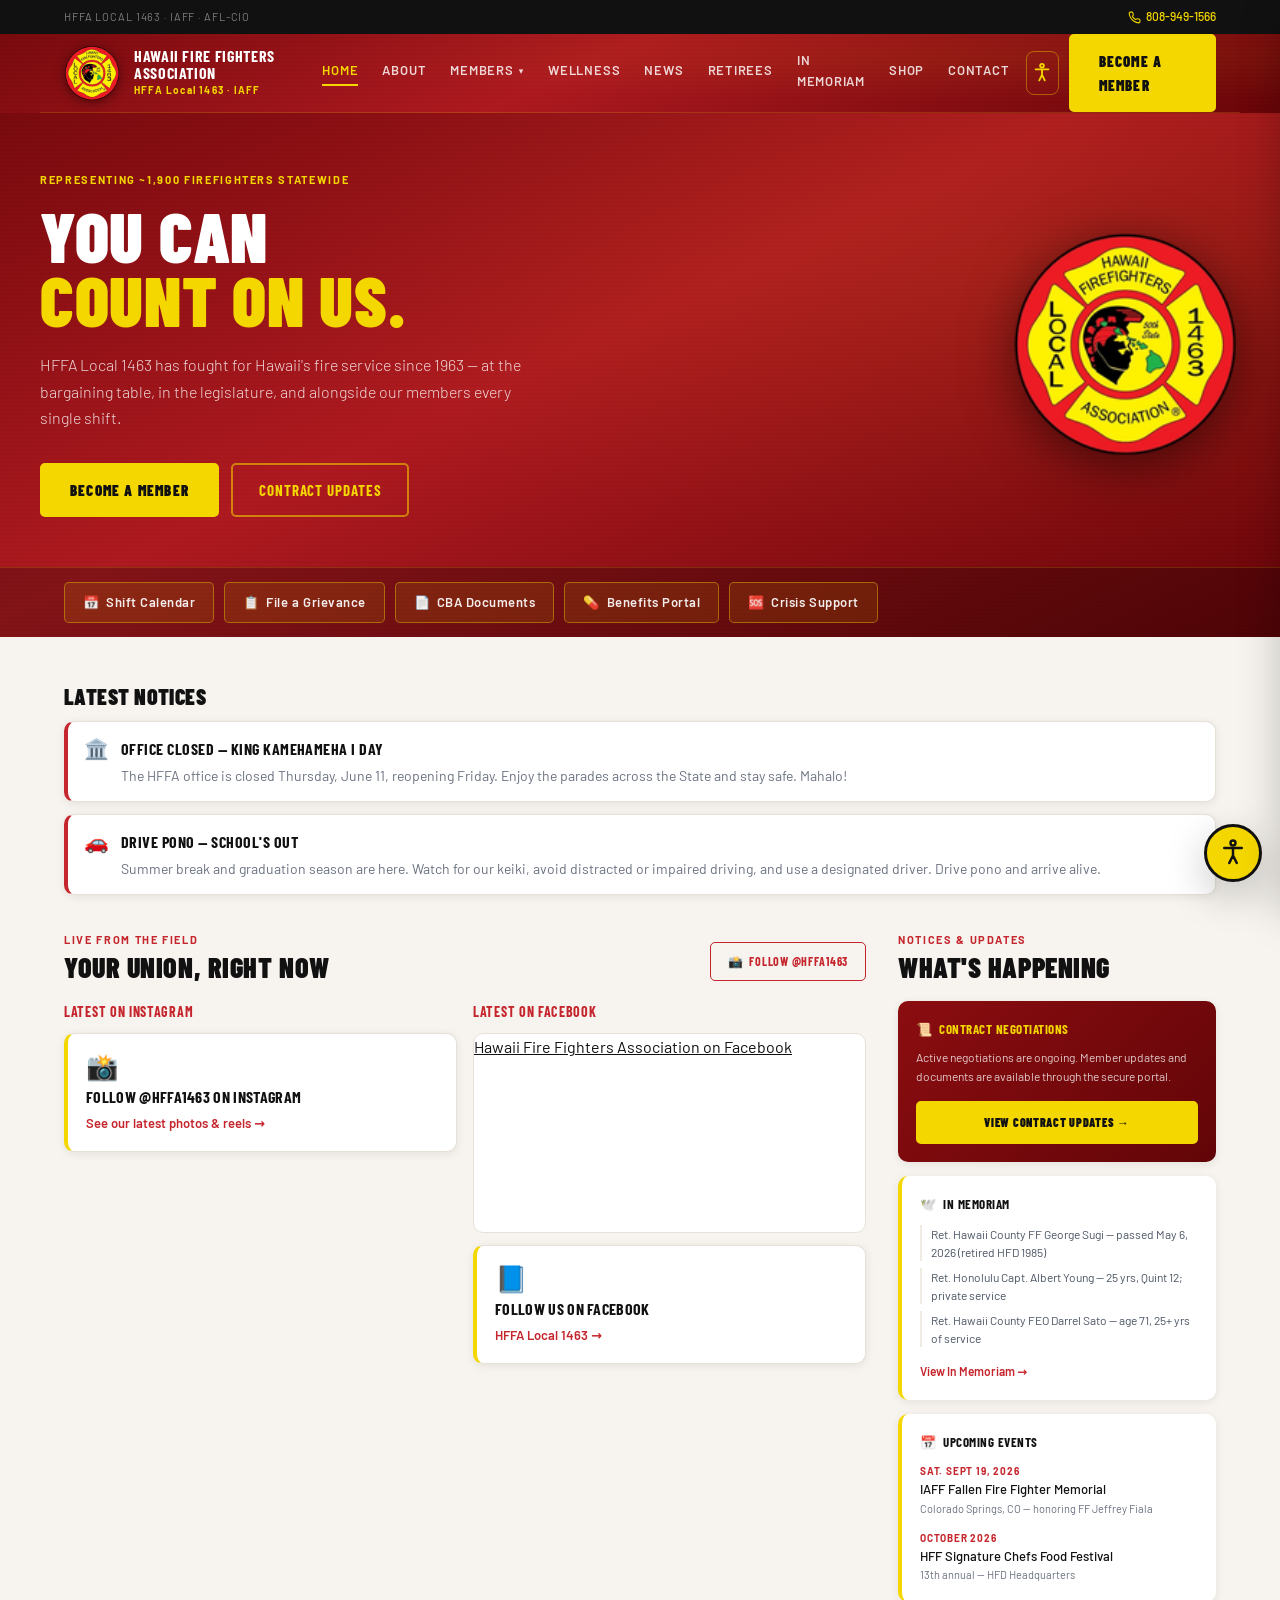
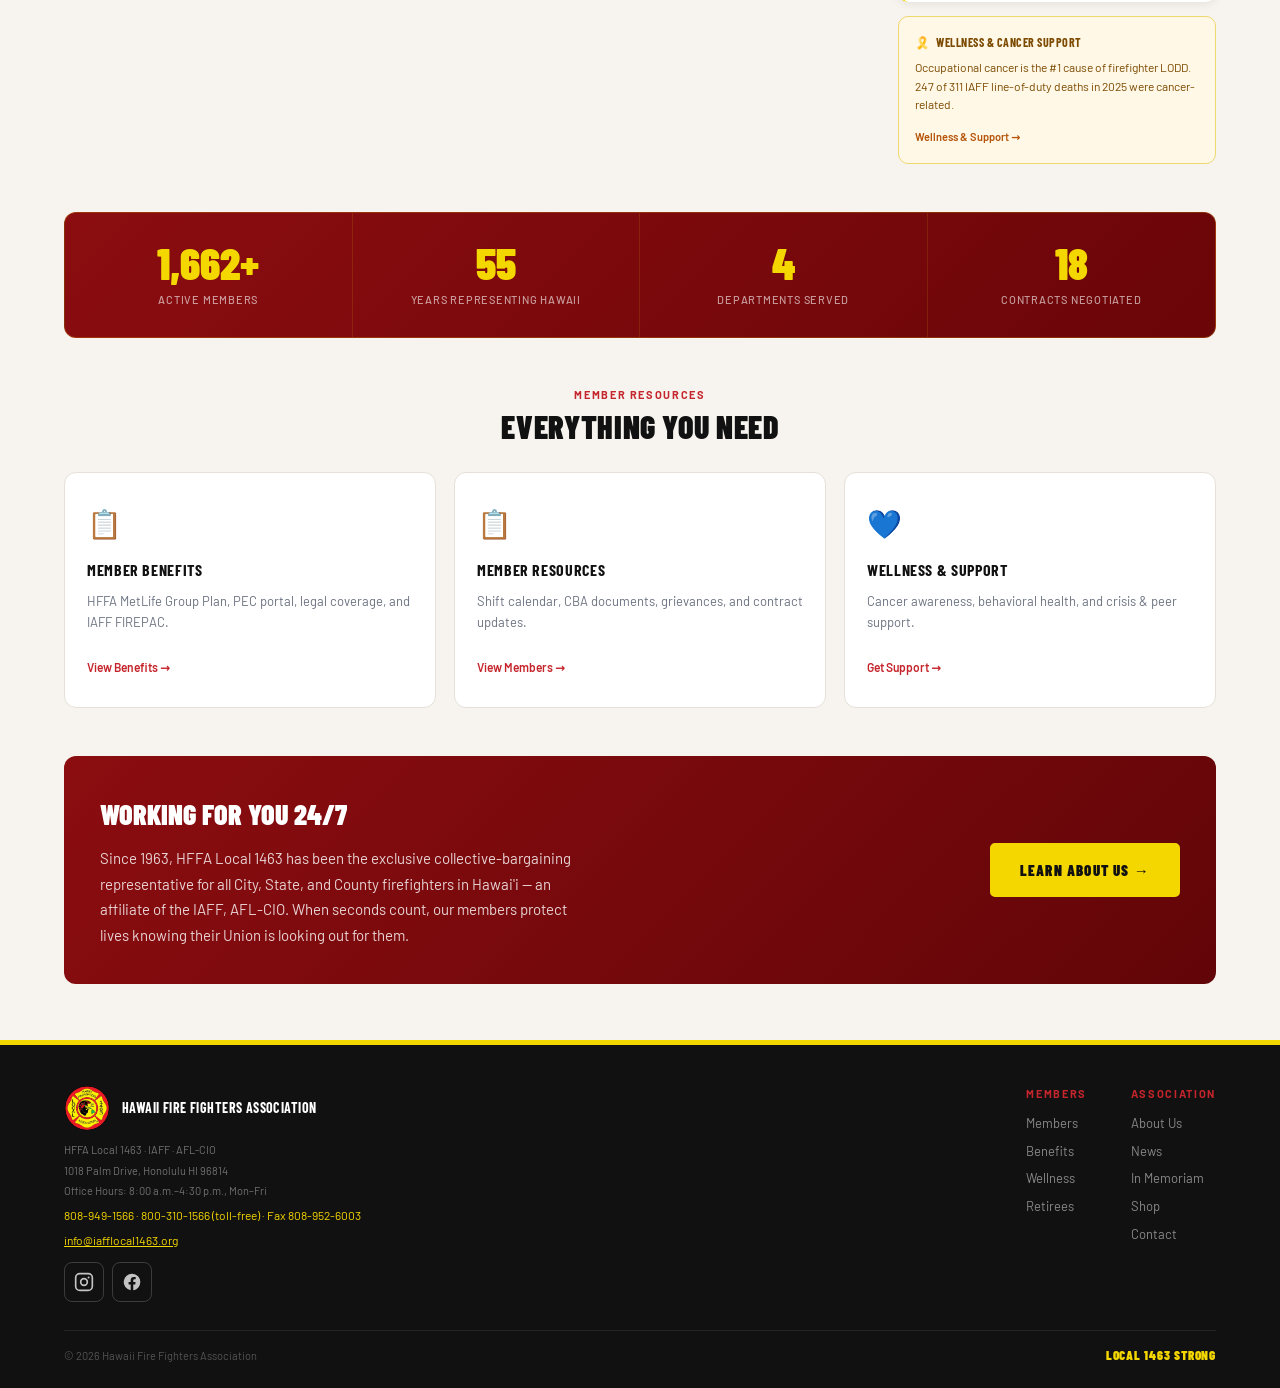
==== commit 2d69775f: "Make Members a dropdown nav (Benefits + member-resource jump links) Members nav item is now a dropdo" ====
--- a/index.html
+++ b/index.html
@@ -15,8 +15,8 @@
 <a class="skip-link" href="#main">Skip to main content</a>
 <svg width="0" height="0" style="position:absolute" aria-hidden="true" focusable="false"><defs><symbol id="i-phone" viewBox="0 0 24 24" fill="none" stroke="currentColor" stroke-width="2" stroke-linecap="round" stroke-linejoin="round"><path d="M22 16.9v3a2 2 0 0 1-2.2 2 19.8 19.8 0 0 1-8.6-3 19.5 19.5 0 0 1-6-6 19.8 19.8 0 0 1-3-8.6A2 2 0 0 1 4.1 2h3a2 2 0 0 1 2 1.7c.1.9.3 1.8.6 2.6a2 2 0 0 1-.5 2.1L8.1 9.9a16 16 0 0 0 6 6l1.5-1.1a2 2 0 0 1 2.1-.5c.8.3 1.7.5 2.6.6a2 2 0 0 1 1.7 2Z"/></symbol><symbol id="i-menu" viewBox="0 0 24 24" fill="none" stroke="currentColor" stroke-width="2.2" stroke-linecap="round"><path d="M4 6h16M4 12h16M4 18h16"/></symbol><symbol id="i-close" viewBox="0 0 24 24" fill="none" stroke="currentColor" stroke-width="2.2" stroke-linecap="round"><path d="M6 6l12 12M18 6 6 18"/></symbol><symbol id="i-a11y" viewBox="0 0 24 24" fill="none" stroke="currentColor" stroke-width="2" stroke-linecap="round" stroke-linejoin="round"><circle cx="12" cy="4" r="2"/><path d="M5 8h14M12 8v6m0 0-3 6m3-6 3 6"/></symbol><symbol id="i-fb" viewBox="0 0 24 24" fill="currentColor"><path d="M22 12a10 10 0 1 0-11.6 9.9v-7H7.9V12h2.5V9.8c0-2.5 1.5-3.9 3.8-3.9 1.1 0 2.2.2 2.2.2v2.5h-1.3c-1.2 0-1.6.8-1.6 1.6V12h2.8l-.4 2.9h-2.4v7A10 10 0 0 0 22 12Z"/></symbol><symbol id="i-ig" viewBox="0 0 24 24" fill="none" stroke="currentColor" stroke-width="2"><rect x="2" y="2" width="20" height="20" rx="5"/><circle cx="12" cy="12" r="4"/><circle cx="17.5" cy="6.5" r="1.2" fill="currentColor" stroke="none"/></symbol></defs></svg>
 <div class="util"><div class="wrap"><span class="util-left">HFFA Local 1463 · IAFF · AFL-CIO</span><div class="util-right"><a class="util-phone" href="tel:+18089491566"><svg aria-hidden="true"><use href="#i-phone"/></svg> 808-949-1566</a></div></div></div>
-<header class="masthead-bar"><nav class="wrap topnav" aria-label="Primary"><a class="logo-link" href="index.html" aria-label="HFFA Local 1463 home"><img class="logo-badge" src="logo.png" alt="HFFA Local 1463 Maltese cross emblem" /><span class="logo-text"><strong>Hawaii Fire Fighters Association</strong><span>HFFA Local 1463 · IAFF</span></span></a><div class="nav-desktop"><a class="nav-link" href="index.html" aria-current="page">Home</a><a class="nav-link" href="about.html">About</a><a class="nav-link" href="members.html">Members</a><a class="nav-link" href="wellness.html">Wellness</a><a class="nav-link" href="news.html">News</a><a class="nav-link" href="retirees.html">Retirees</a><a class="nav-link" href="in-memoriam.html">In Memoriam</a><a class="nav-link" href="shop.html">Shop</a><a class="nav-link" href="contact.html">Contact</a></div><div class="nav-actions"><button type="button" class="icon-btn" id="a11yOpen" aria-label="Open accessibility settings" aria-haspopup="dialog"><svg aria-hidden="true"><use href="#i-a11y"/></svg></button><a class="btn btn-gold nav-desktop-cta" href="contact.html#register">Become a Member</a><button type="button" class="icon-btn nav-toggle" id="navToggle" aria-label="Open menu" aria-expanded="false" aria-controls="mobileNav"><svg aria-hidden="true"><use href="#i-menu"/></svg></button></div></nav></header>
-<div class="mobile-overlay" id="mobileOverlay" hidden></div><nav class="mobile-nav" id="mobileNav" hidden aria-label="Mobile navigation"><div class="mn-head"><strong>HFFA 1463</strong><button type="button" class="icon-btn" id="navClose" aria-label="Close menu"><svg aria-hidden="true"><use href="#i-close"/></svg></button></div><a class="nav-link" href="index.html">Home</a><a class="nav-link" href="about.html">About</a><a class="nav-link" href="members.html">Members</a><a class="nav-link" href="wellness.html">Wellness</a><a class="nav-link" href="news.html">News</a><a class="nav-link" href="retirees.html">Retirees</a><a class="nav-link" href="in-memoriam.html">In Memoriam</a><a class="nav-link" href="shop.html">Shop</a><a class="nav-link" href="contact.html">Contact</a><a class="btn btn-gold" href="contact.html#register">Become a Member</a></nav>
+<header class="masthead-bar"><nav class="wrap topnav" aria-label="Primary"><a class="logo-link" href="index.html" aria-label="HFFA Local 1463 home"><img class="logo-badge" src="logo.png" alt="HFFA Local 1463 Maltese cross emblem" /><span class="logo-text"><strong>Hawaii Fire Fighters Association</strong><span>HFFA Local 1463 · IAFF</span></span></a><div class="nav-desktop"><a class="nav-link" href="index.html" aria-current="page">Home</a><a class="nav-link" href="about.html">About</a><div class="nav-item has-dropdown"><a class="nav-link" href="members.html" aria-haspopup="true">Members <span class="caret" aria-hidden="true">▾</span></a><ul class="dropdown" aria-label="Members submenu"><li><a href="benefits.html">Benefits</a></li><li><a href="members.html#shift-calendar">Shift Calendar</a></li><li><a href="members.html#cba-documents">CBA Documents</a></li><li><a href="members.html#file-a-grievance">File a Grievance</a></li></ul></div><a class="nav-link" href="wellness.html">Wellness</a><a class="nav-link" href="news.html">News</a><a class="nav-link" href="retirees.html">Retirees</a><a class="nav-link" href="in-memoriam.html">In Memoriam</a><a class="nav-link" href="shop.html">Shop</a><a class="nav-link" href="contact.html">Contact</a></div><div class="nav-actions"><button type="button" class="icon-btn" id="a11yOpen" aria-label="Open accessibility settings" aria-haspopup="dialog"><svg aria-hidden="true"><use href="#i-a11y"/></svg></button><a class="btn btn-gold nav-desktop-cta" href="contact.html#register">Become a Member</a><button type="button" class="icon-btn nav-toggle" id="navToggle" aria-label="Open menu" aria-expanded="false" aria-controls="mobileNav"><svg aria-hidden="true"><use href="#i-menu"/></svg></button></div></nav></header>
+<div class="mobile-overlay" id="mobileOverlay" hidden></div><nav class="mobile-nav" id="mobileNav" hidden aria-label="Mobile navigation"><div class="mn-head"><strong>HFFA 1463</strong><button type="button" class="icon-btn" id="navClose" aria-label="Close menu"><svg aria-hidden="true"><use href="#i-close"/></svg></button></div><a class="nav-link" href="index.html">Home</a><a class="nav-link" href="about.html">About</a><a class="nav-link" href="members.html">Members</a><a class="nav-link nav-sub" href="benefits.html">Benefits</a><a class="nav-link nav-sub" href="members.html#shift-calendar">Shift Calendar</a><a class="nav-link nav-sub" href="members.html#cba-documents">CBA Documents</a><a class="nav-link nav-sub" href="members.html#file-a-grievance">File a Grievance</a><a class="nav-link" href="wellness.html">Wellness</a><a class="nav-link" href="news.html">News</a><a class="nav-link" href="retirees.html">Retirees</a><a class="nav-link" href="in-memoriam.html">In Memoriam</a><a class="nav-link" href="shop.html">Shop</a><a class="nav-link" href="contact.html">Contact</a><a class="btn btn-gold" href="contact.html#register">Become a Member</a></nav>
 <main id="main">
 <div id="fb-root"></div>
 <script async defer crossorigin="anonymous" src="https://connect.facebook.net/en_US/sdk.js#xfbml=1&version=v19.0"></script>
--- a/styles.css
+++ b/styles.css
@@ -70,7 +70,9 @@
 .util-phone svg { width:13px;height:13px; }
 
 /* Header / hero — .masthead (home hero band) + .masthead-bar (nav strip on every page) */
-.masthead, .masthead-bar { position:relative;overflow:hidden;background:linear-gradient(155deg,var(--hero1) 0%,var(--hero2) 45%,var(--hero3) 100%); isolation:isolate; }
+.masthead, .masthead-bar { position:relative;background:linear-gradient(155deg,var(--hero1) 0%,var(--hero2) 45%,var(--hero3) 100%); isolation:isolate; }
+.masthead { overflow:hidden; }
+.masthead-bar { z-index:60; }
 .masthead::before, .masthead-bar::before { content:"";position:absolute;inset:0;background:radial-gradient(ellipse at 80% 30%,rgba(245,215,0,.06) 0%,transparent 55%);pointer-events:none;z-index:0; }
 .masthead::after, .masthead-bar::after { content:"";position:absolute;inset:0;background-image:repeating-linear-gradient(0deg,transparent,transparent 2px,rgba(0,0,0,.04) 2px,rgba(0,0,0,.04) 4px);pointer-events:none;z-index:0; }
 .masthead > *, .masthead-bar > * { position:relative;z-index:1; }
@@ -89,6 +91,17 @@
 .icon-btn:hover { background:rgba(245,215,0,.12);border-color:var(--gold); }
 .icon-btn svg { width:22px;height:22px; }
 .nav-toggle { display:none; }
+/* nav dropdown (Members) */
+.nav-item { position:relative; display:inline-flex; align-items:center; }
+.nav-item > .nav-link { display:inline-flex; align-items:center; gap:5px; }
+.caret { font-size:.7em; line-height:1; transition:transform var(--speed) ease; }
+.nav-item:hover .caret, .nav-item:focus-within .caret { transform:rotate(180deg); }
+.nav-item.has-dropdown::after { content:""; position:absolute; top:100%; left:-8px; right:-8px; height:14px; }
+.dropdown { position:absolute; top:calc(100% + 8px); left:0; min-width:210px; list-style:none; margin:0; padding:6px; background:#fff; border:1px solid var(--line); border-radius:10px; box-shadow:var(--shadow-md); opacity:0; visibility:hidden; transform:translateY(6px); transition:opacity var(--speed) ease, transform var(--speed) ease, visibility var(--speed) ease; z-index:70; }
+.nav-item:hover .dropdown, .nav-item:focus-within .dropdown { opacity:1; visibility:visible; transform:none; }
+.dropdown li { margin:0; }
+.dropdown a { display:block; padding:9px 12px; border-radius:6px; color:var(--dark); text-decoration:none; font-family:var(--font-body); font-weight:600; font-size:12px; letter-spacing:.05em; text-transform:uppercase; white-space:nowrap; }
+.dropdown a:hover, .dropdown a:focus-visible { background:rgba(197,37,44,.08); color:var(--red); }
 
 .hero { display:flex;align-items:center;gap:48px;padding:58px 0 50px; }
 .hero-main { flex:1;min-width:0; }
@@ -361,6 +374,7 @@
   .mobile-nav .mn-head strong { font-family:var(--font-head);font-weight:900;font-size:1.1rem;color:var(--gold);text-transform:uppercase;letter-spacing:.05em; }
   .mobile-nav a.nav-link { display:block;color:#fff;font-size:1.2rem;padding:13px 4px;border-bottom:1px solid rgba(245,215,0,.12); }
   .mobile-nav a.nav-link:hover { color:var(--gold); }
+  .mobile-nav a.nav-sub { padding-left:22px; font-size:1.02rem; opacity:.82; }
   .mobile-nav .btn { margin-top:16px;width:100%; }
   .mobile-overlay { display:block;position:fixed;inset:0;background:rgba(0,0,0,.55);z-index:1740;opacity:0;visibility:hidden;transition:opacity var(--speed) ease,visibility var(--speed) ease; }
   .mobile-overlay.open { opacity:1;visibility:visible; }
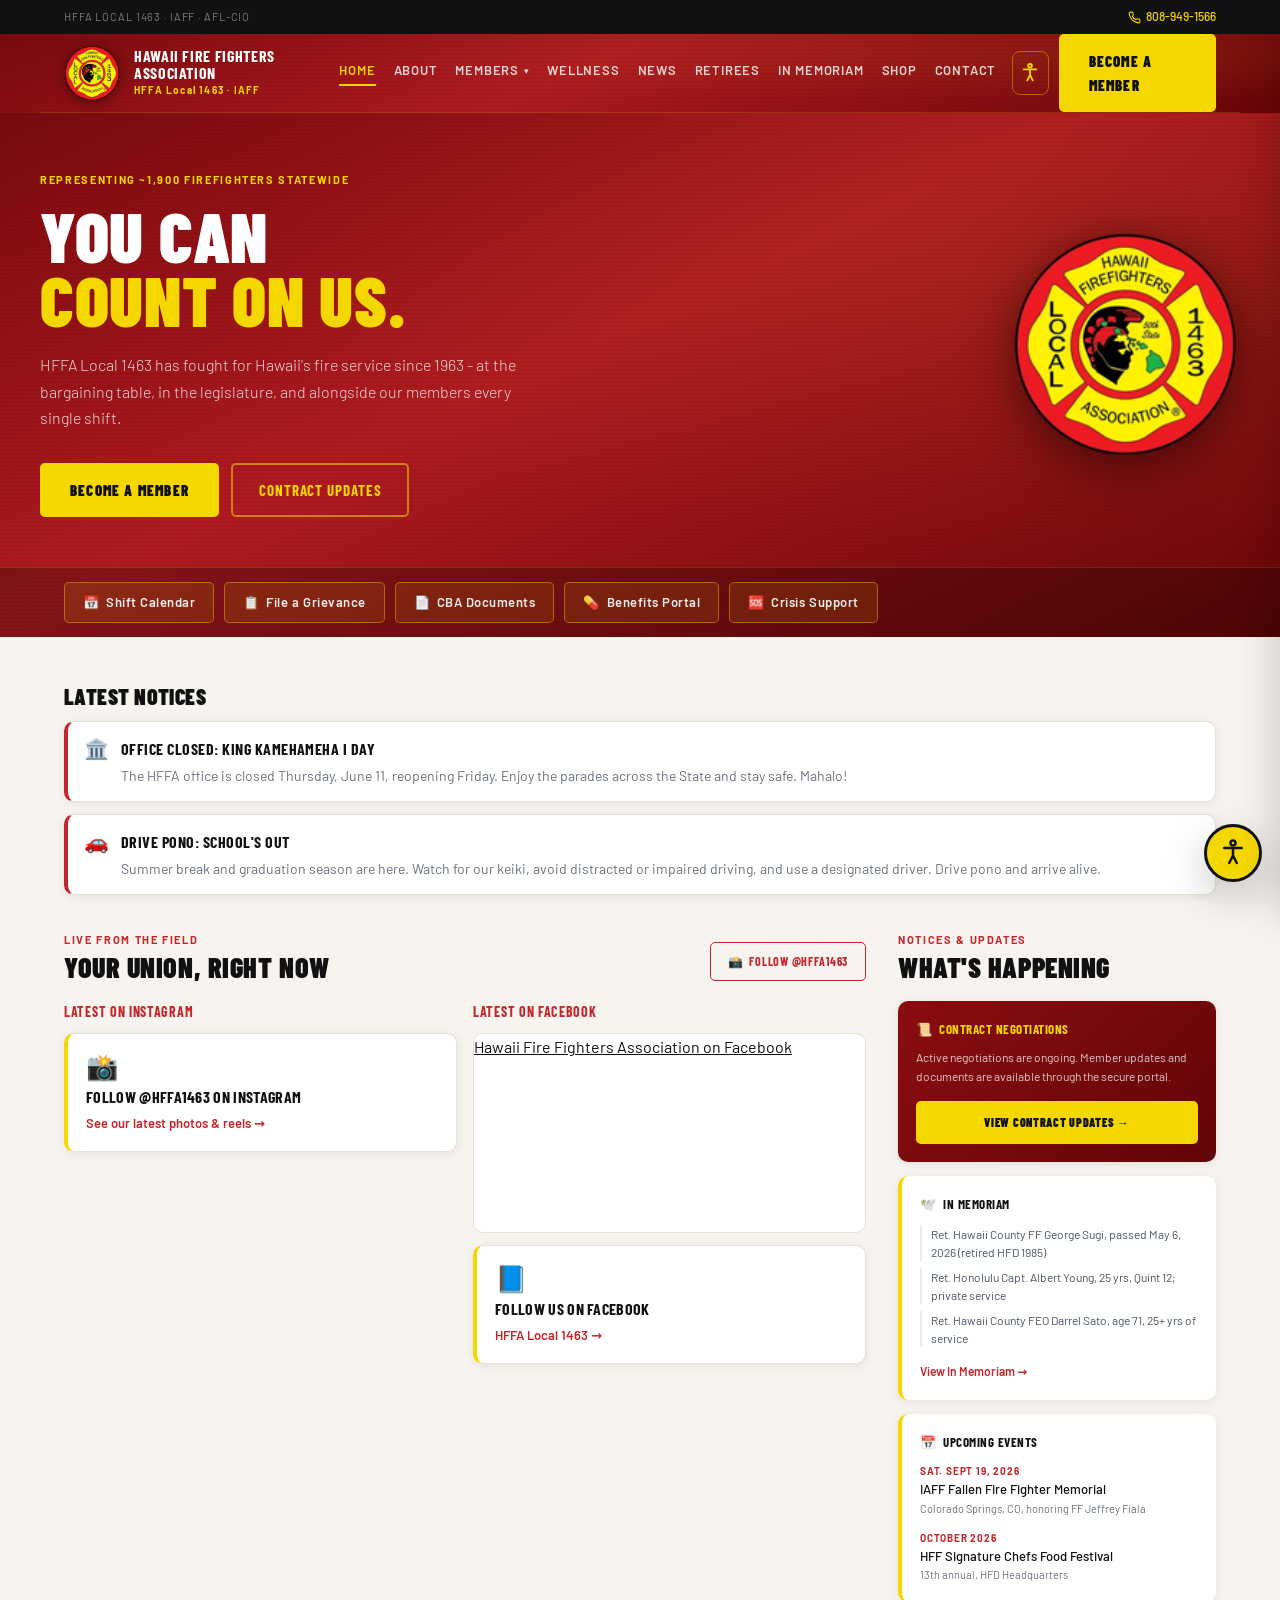
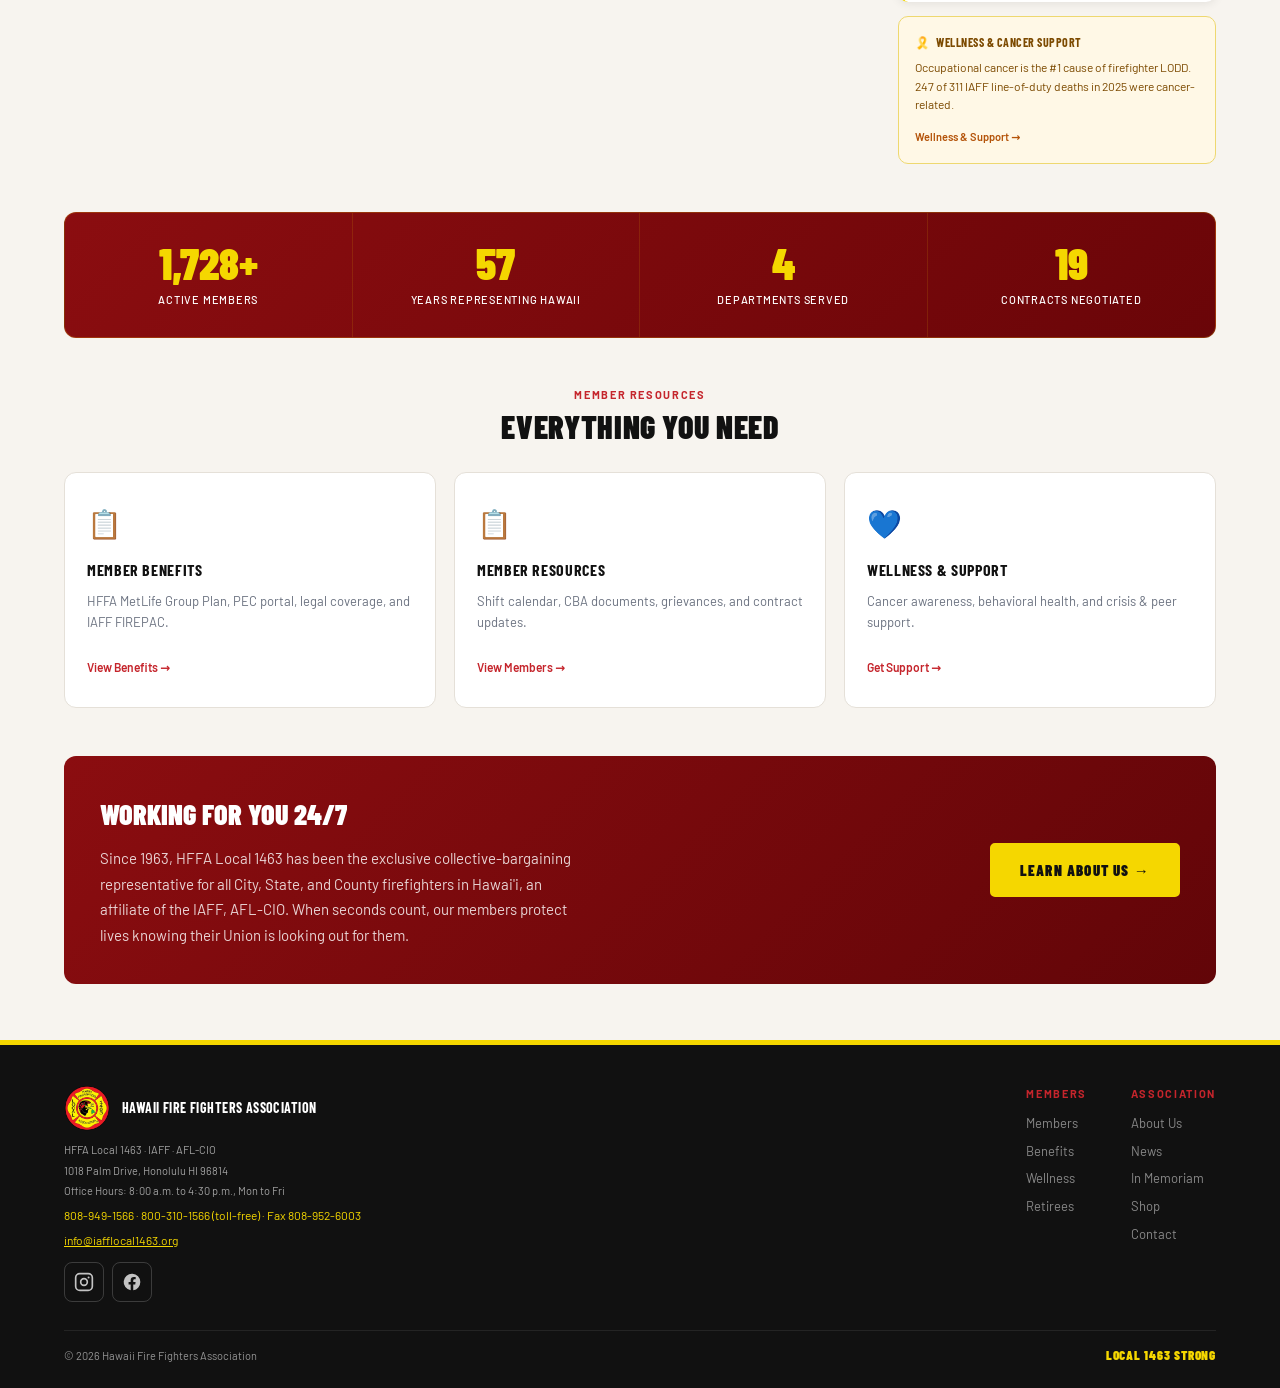
==== commit 3a796ecf: "copy: replace every em and en dash with plain punctuation Tanner's #1 standing rule bans the em dash" ====
--- a/index.html
+++ b/index.html
@@ -3,8 +3,8 @@
 <head>
 <meta charset="UTF-8" />
 <meta name="viewport" content="width=device-width, initial-scale=1.0" />
-<title>HFFA Local 1463 — Hawaii Fire Fighters Association</title>
-<meta name="description" content="Hawaii Fire Fighters Association — HFFA Local 1463, IAFF/AFL-CIO. Representing ~1,900 firefighters statewide since 1963. You Can Count On Us." />
+<title>HFFA Local 1463 - Hawaii Fire Fighters Association</title>
+<meta name="description" content="Hawaii Fire Fighters Association, HFFA Local 1463, IAFF/AFL-CIO. Representing ~1,900 firefighters statewide since 1963. You Can Count On Us." />
 <meta name="theme-color" content="#7a0a0e" />
 <link rel="preconnect" href="https://fonts.googleapis.com" />
 <link rel="preconnect" href="https://fonts.gstatic.com" crossorigin />
@@ -25,7 +25,7 @@
     <div class="hero-main">
       <span class="label">Representing ~1,900 firefighters statewide</span>
       <h1 id="hero-h">You Can <span class="gold">Count On Us.</span></h1>
-      <p class="hero-lead">HFFA Local 1463 has fought for Hawaii's fire service since 1963 — at the bargaining table, in the legislature, and alongside our members every single shift.</p>
+      <p class="hero-lead">HFFA Local 1463 has fought for Hawaii's fire service since 1963 - at the bargaining table, in the legislature, and alongside our members every single shift.</p>
       <div class="hero-cta">
         <a class="btn btn-gold" href="contact.html#register">Become a Member</a>
         <a class="btn btn-ghost" href="members.html">Contract Updates</a>
@@ -47,8 +47,8 @@
     <span class="red-bar" aria-hidden="true"></span>
     <h2 class="hl" id="notices-h" style="font-size:22px;margin-bottom:14px">Latest Notices</h2>
     <div class="notice-list">
-      <div class="notice"><span class="emoji" aria-hidden="true">🏛️</span><div><b>Office Closed — King Kamehameha I Day</b><span>The HFFA office is closed Thursday, June 11, reopening Friday. Enjoy the parades across the State and stay safe. Mahalo!</span></div></div>
-      <div class="notice"><span class="emoji" aria-hidden="true">🚗</span><div><b>Drive Pono — School's Out</b><span>Summer break and graduation season are here. Watch for our keiki, avoid distracted or impaired driving, and use a designated driver. Drive pono and arrive alive.</span></div></div>
+      <div class="notice"><span class="emoji" aria-hidden="true">🏛️</span><div><b>Office Closed: King Kamehameha I Day</b><span>The HFFA office is closed Thursday, June 11, reopening Friday. Enjoy the parades across the State and stay safe. Mahalo!</span></div></div>
+      <div class="notice"><span class="emoji" aria-hidden="true">🚗</span><div><b>Drive Pono: School's Out</b><span>Summer break and graduation season are here. Watch for our keiki, avoid distracted or impaired driving, and use a designated driver. Drive pono and arrive alive.</span></div></div>
     </div>
   </section>
 
@@ -98,15 +98,15 @@
       </div>
       <div class="notice-card">
         <h3><span class="emoji" aria-hidden="true">🕊️</span> In Memoriam</h3>
-        <p class="mem-item">Ret. Hawaii County FF George Sugi — passed May 6, 2026 (retired HFD 1985)</p>
-        <p class="mem-item">Ret. Honolulu Capt. Albert Young — 25 yrs, Quint 12; private service</p>
-        <p class="mem-item">Ret. Hawaii County FEO Darrel Sato — age 71, 25+ yrs of service</p>
+        <p class="mem-item">Ret. Hawaii County FF George Sugi, passed May 6, 2026 (retired HFD 1985)</p>
+        <p class="mem-item">Ret. Honolulu Capt. Albert Young, 25 yrs, Quint 12; private service</p>
+        <p class="mem-item">Ret. Hawaii County FEO Darrel Sato, age 71, 25+ yrs of service</p>
         <a class="card-link" href="in-memoriam.html">View In Memoriam →</a>
       </div>
       <div class="notice-card">
         <h3><span class="emoji" aria-hidden="true">📅</span> Upcoming Events</h3>
-        <div class="event"><div class="event-date">Sat. Sept 19, 2026</div><div class="event-name">IAFF Fallen Fire Fighter Memorial</div><div class="event-loc">Colorado Springs, CO — honoring FF Jeffrey Fiala</div></div>
-        <div class="event"><div class="event-date">October 2026</div><div class="event-name">HFF Signature Chefs Food Festival</div><div class="event-loc">13th annual — HFD Headquarters</div></div>
+        <div class="event"><div class="event-date">Sat. Sept 19, 2026</div><div class="event-name">IAFF Fallen Fire Fighter Memorial</div><div class="event-loc">Colorado Springs, CO, honoring FF Jeffrey Fiala</div></div>
+        <div class="event"><div class="event-date">October 2026</div><div class="event-name">HFF Signature Chefs Food Festival</div><div class="event-loc">13th annual, HFD Headquarters</div></div>
       </div>
       <div class="cancer-card">
         <h3><span class="emoji" aria-hidden="true">🎗️</span> Wellness &amp; Cancer Support</h3>
@@ -135,13 +135,13 @@
   <section class="about-band" aria-labelledby="about-teaser-h" style="margin-top:48px">
     <div class="about-copy">
       <h2 id="about-teaser-h">Working For You 24/7</h2>
-      <p>Since 1963, HFFA Local 1463 has been the exclusive collective-bargaining representative for all City, State, and County firefighters in Hawai'i — an affiliate of the IAFF, AFL-CIO. When seconds count, our members protect lives knowing their Union is looking out for them.</p>
+      <p>Since 1963, HFFA Local 1463 has been the exclusive collective-bargaining representative for all City, State, and County firefighters in Hawai'i, an affiliate of the IAFF, AFL-CIO. When seconds count, our members protect lives knowing their Union is looking out for them.</p>
     </div>
     <a class="btn btn-gold" href="about.html">Learn About Us →</a>
   </section>
 </div>
 </main>
-<footer id="footer"><div class="wrap"><div class="footer-top"><div class="footer-brand"><div class="logo-row"><img src="logo.png" alt="HFFA Local 1463" /><strong>Hawaii Fire Fighters Association</strong></div><div class="meta">HFFA Local 1463 · IAFF · AFL-CIO</div><div class="meta">1018 Palm Drive, Honolulu HI 96814</div><div class="meta">Office Hours: 8:00 a.m.–4:30 p.m., Mon–Fri</div><div class="phone">808-949-1566 · 800-310-1566 (toll-free) · Fax 808-952-6003</div><div class="phone"><a href="mailto:info@iafflocal1463.org" style="color:var(--gold)">info@iafflocal1463.org</a></div><div class="social-row" aria-label="HFFA on social media"><a href="https://www.instagram.com/hffa1463/" target="_blank" rel="noopener" aria-label="HFFA on Instagram"><svg aria-hidden="true"><use href="#i-ig"/></svg></a><a href="https://www.facebook.com/HFFA1463" target="_blank" rel="noopener" aria-label="HFFA on Facebook"><svg aria-hidden="true"><use href="#i-fb"/></svg></a></div></div><div class="footer-cols"><div class="footer-col"><span class="label">Members</span><a href="members.html">Members</a><a href="benefits.html">Benefits</a><a href="wellness.html">Wellness</a><a href="retirees.html">Retirees</a></div><div class="footer-col"><span class="label">Association</span><a href="about.html">About Us</a><a href="news.html">News</a><a href="in-memoriam.html">In Memoriam</a><a href="shop.html">Shop</a><a href="contact.html">Contact</a></div></div></div><div class="footer-bottom"><span class="copy">© <span id="yr">2026</span> Hawaii Fire Fighters Association</span><span class="strong-tag">Local 1463 Strong</span></div></div></footer>
+<footer id="footer"><div class="wrap"><div class="footer-top"><div class="footer-brand"><div class="logo-row"><img src="logo.png" alt="HFFA Local 1463" /><strong>Hawaii Fire Fighters Association</strong></div><div class="meta">HFFA Local 1463 · IAFF · AFL-CIO</div><div class="meta">1018 Palm Drive, Honolulu HI 96814</div><div class="meta">Office Hours: 8:00 a.m. to 4:30 p.m., Mon to Fri</div><div class="phone">808-949-1566 · 800-310-1566 (toll-free) · Fax 808-952-6003</div><div class="phone"><a href="mailto:info@iafflocal1463.org" style="color:var(--gold)">info@iafflocal1463.org</a></div><div class="social-row" aria-label="HFFA on social media"><a href="https://www.instagram.com/hffa1463/" target="_blank" rel="noopener" aria-label="HFFA on Instagram"><svg aria-hidden="true"><use href="#i-ig"/></svg></a><a href="https://www.facebook.com/HFFA1463" target="_blank" rel="noopener" aria-label="HFFA on Facebook"><svg aria-hidden="true"><use href="#i-fb"/></svg></a></div></div><div class="footer-cols"><div class="footer-col"><span class="label">Members</span><a href="members.html">Members</a><a href="benefits.html">Benefits</a><a href="wellness.html">Wellness</a><a href="retirees.html">Retirees</a></div><div class="footer-col"><span class="label">Association</span><a href="about.html">About Us</a><a href="news.html">News</a><a href="in-memoriam.html">In Memoriam</a><a href="shop.html">Shop</a><a href="contact.html">Contact</a></div></div></div><div class="footer-bottom"><span class="copy">© <span id="yr">2026</span> Hawaii Fire Fighters Association</span><span class="strong-tag">Local 1463 Strong</span></div></div></footer>
 
 <button type="button" class="a11y-fab" id="a11yFab" aria-label="Open accessibility settings" aria-haspopup="dialog" aria-controls="a11yPanel"><svg aria-hidden="true"><use href="#i-a11y"/></svg></button>
 <div class="a11y-overlay" id="a11yOverlay"></div>
--- a/styles.css
+++ b/styles.css
@@ -82,8 +82,8 @@
 .logo-badge { width:56px;height:56px;flex:none;object-fit:contain;filter:drop-shadow(0 2px 6px rgba(0,0,0,.45)); }
 .logo-text strong { display:block;font-family:var(--font-head);font-weight:700;text-transform:uppercase;letter-spacing:.04em;font-size:16px;color:#fff;line-height:1.05; }
 .logo-text span { display:block;font-size:10px;color:var(--gold);font-weight:700;letter-spacing:.12em; }
-.nav-desktop { display:flex;gap:24px;align-items:center; }
-.nav-link { color:rgba(255,255,255,.82);font-family:var(--font-body);font-weight:600;font-size:13px;letter-spacing:.06em;text-transform:uppercase;text-decoration:none;padding-bottom:3px;border-bottom:2px solid transparent;transition:all var(--speed) ease; }
+.nav-desktop { display:flex;gap:18px;align-items:center; }
+.nav-link { color:rgba(255,255,255,.82);font-family:var(--font-body);font-weight:600;font-size:13px;letter-spacing:.06em;text-transform:uppercase;text-decoration:none;white-space:nowrap;padding-bottom:3px;border-bottom:2px solid transparent;transition:all var(--speed) ease; }
 .nav-link:hover, .nav-link[aria-current="page"] { color:var(--gold);border-bottom-color:var(--gold); }
 .nav-actions { display:flex;align-items:center;gap:10px; }
 .nav-desktop-cta { }
@@ -182,7 +182,7 @@
 .stat { padding:28px 20px;text-align:center;border-right:1px solid rgba(245,215,0,.12); }
 .stat:last-child { border-right:0; }
 .stat-num { font-family:var(--font-head);font-weight:900;font-size:44px;color:var(--gold);line-height:1; }
-.stat-label { font-size:11px;color:rgba(255,255,255,.6);font-weight:500;letter-spacing:.07em;text-transform:uppercase;margin-top:6px; }
+.stat-label { font-size:11px;color:#fff;font-weight:500;letter-spacing:.07em;text-transform:uppercase;margin-top:6px; }
 
 /* resources */
 .res-head { text-align:center;margin-bottom:30px; }
@@ -226,14 +226,14 @@
 .footer-brand .logo-row { display:flex;align-items:center;gap:12px;margin-bottom:10px; }
 .footer-brand .logo-row img { width:46px;height:46px;object-fit:contain; }
 .footer-brand .logo-row strong { font-family:var(--font-head);font-weight:700;font-size:14px;color:#fff;text-transform:uppercase;letter-spacing:.03em;line-height:1.2; }
-.footer-brand .meta { font-size:11px;color:rgba(255,255,255,.4);margin-bottom:3px; }
+.footer-brand .meta { font-size:11px;color:rgba(255,255,255,.6);margin-bottom:3px; }
 .footer-brand .phone { font-size:12px;color:var(--gold);margin-top:6px; }
 .footer-cols { display:flex;gap:44px;flex-wrap:wrap; }
 .footer-col .label { display:block;margin-bottom:10px;color:var(--red); }
 .footer-col a { display:block;font-size:13px;color:rgba(255,255,255,.5);text-decoration:none;margin-bottom:7px;transition:color var(--speed) ease; }
 .footer-col a:hover { color:var(--gold); }
 .footer-bottom { border-top:1px solid rgba(255,255,255,.08);padding-top:14px;display:flex;justify-content:space-between;align-items:center;gap:12px;flex-wrap:wrap; }
-.footer-bottom .copy { font-size:11px;color:rgba(255,255,255,.28); }
+.footer-bottom .copy { font-size:11px;color:rgba(255,255,255,.55); }
 .footer-bottom .strong-tag { font-family:var(--font-head);font-weight:900;font-size:13px;color:var(--gold);letter-spacing:.06em;text-transform:uppercase; }
 
 /* ===== Sub-page hero ===== */
